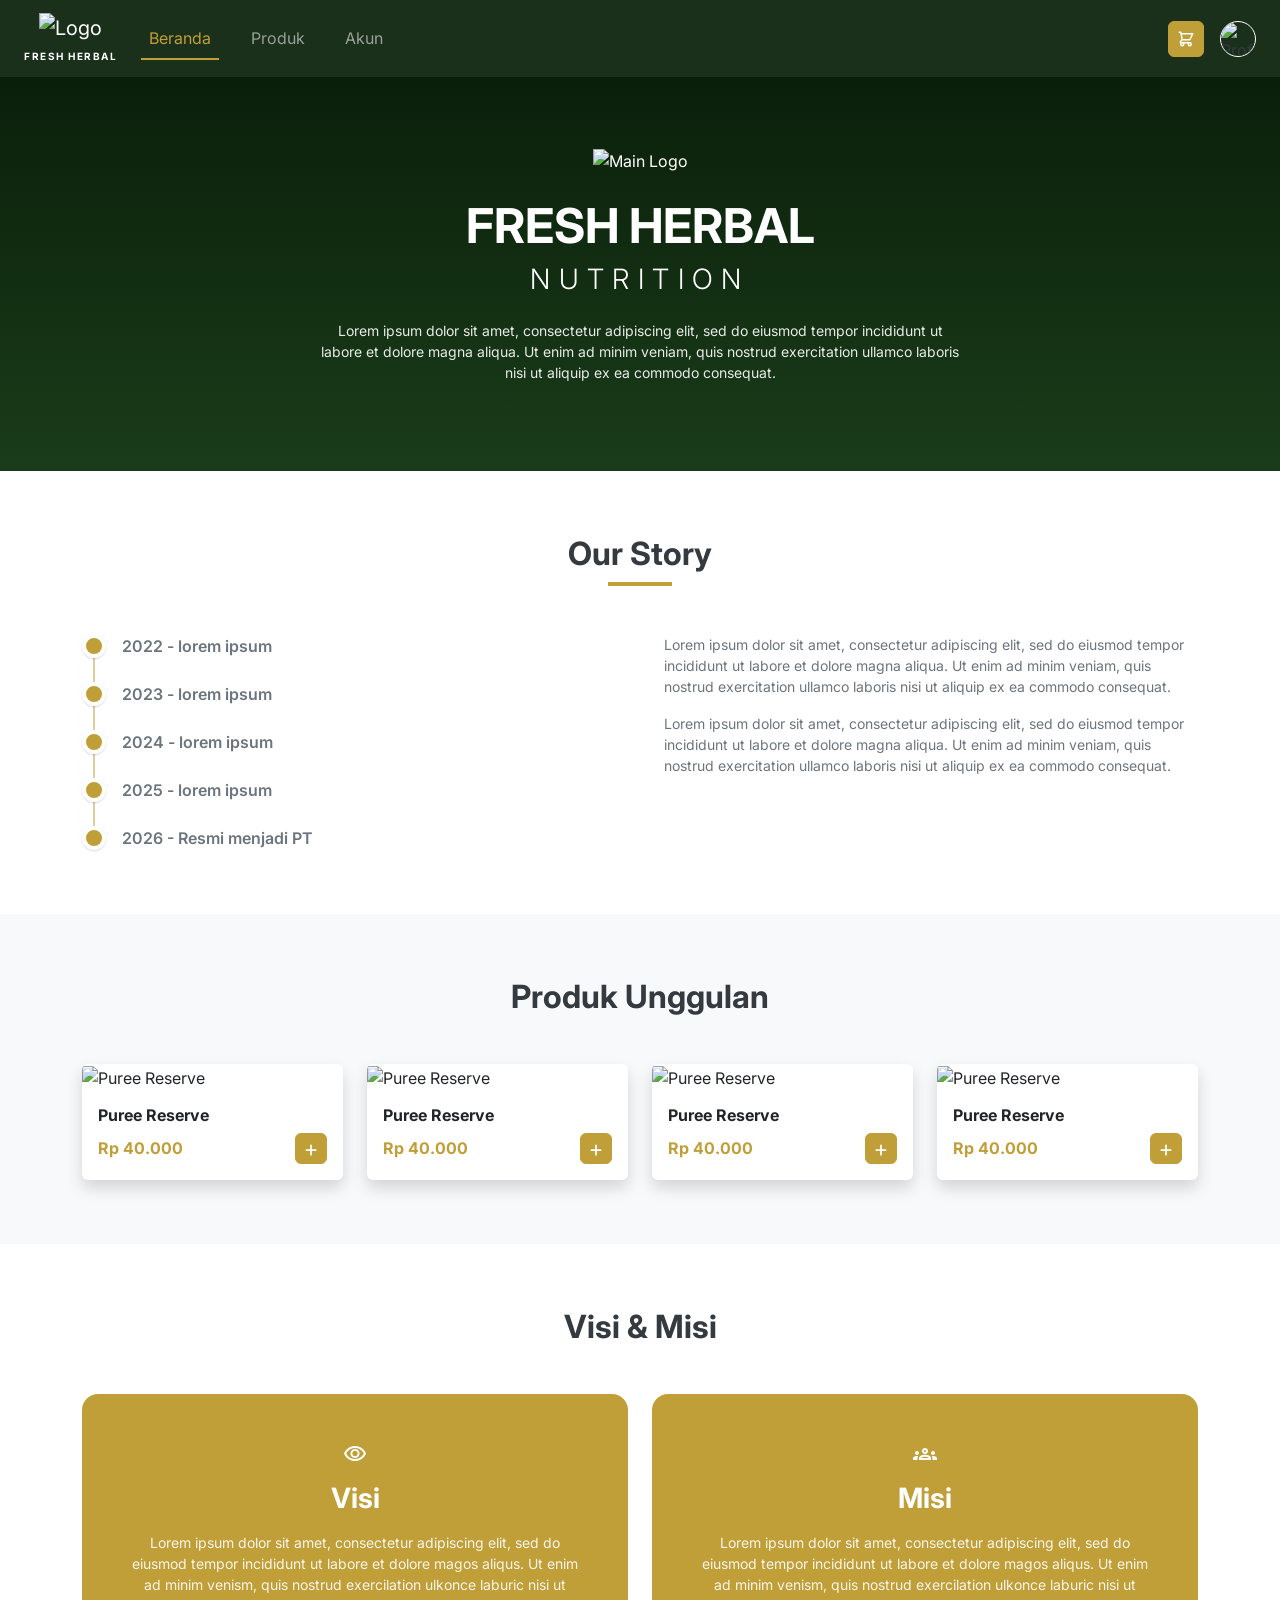
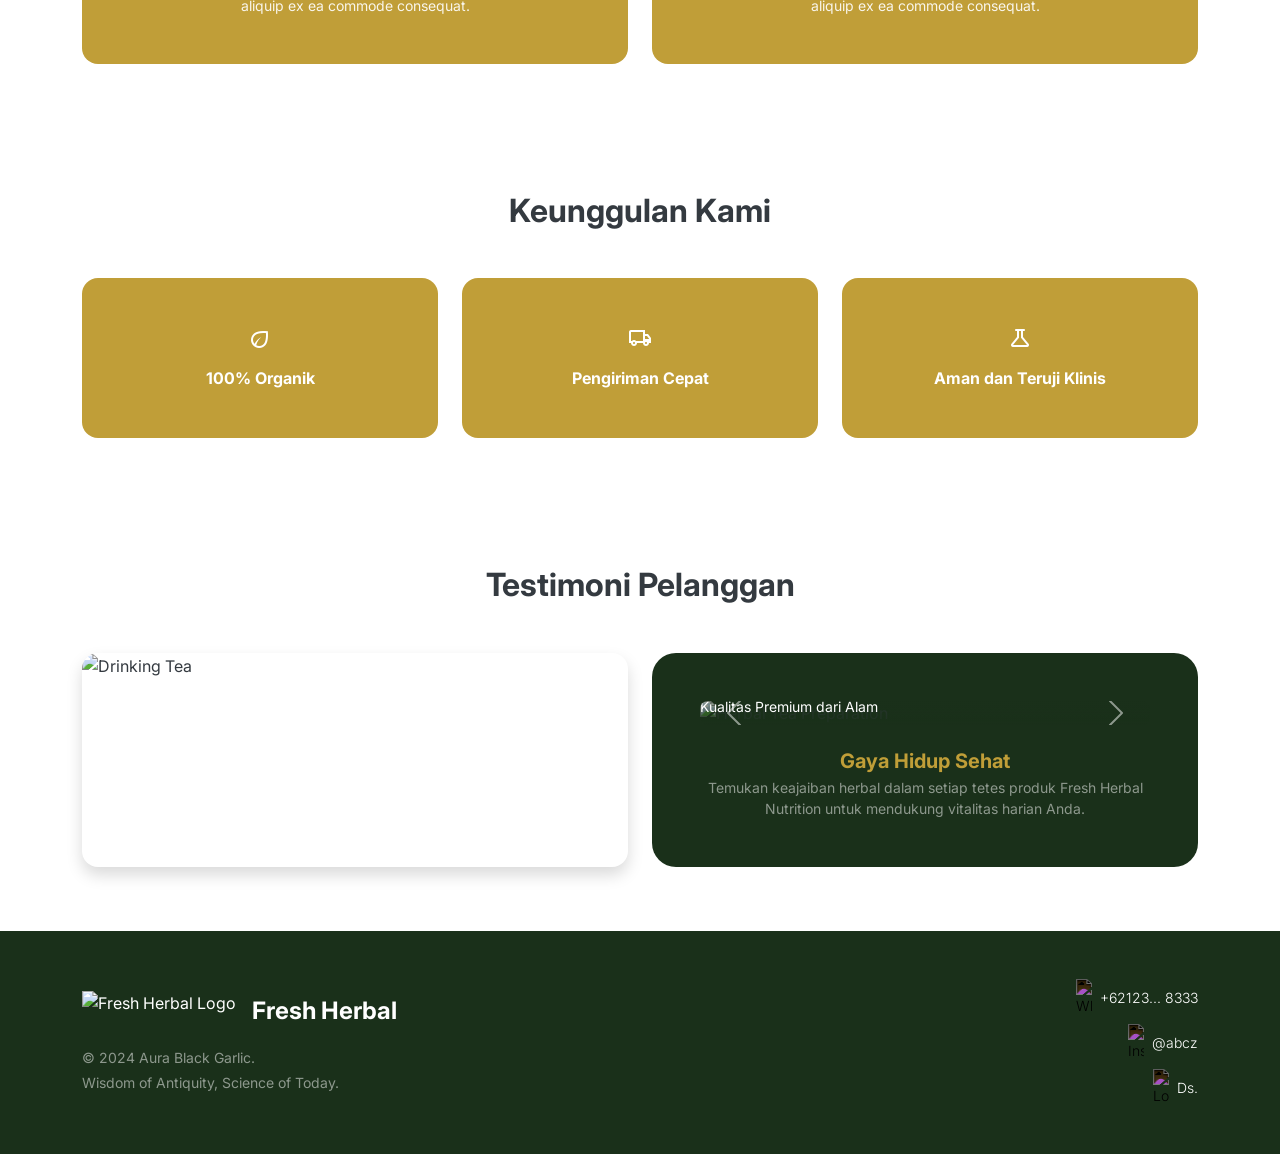
==== Main.html @ fdd08b99 "chore: update code structure and remove redundant sections" ====
<!DOCTYPE html>
<html lang="id">
<head>
  <meta charset="utf-8">
  <meta name="viewport" content="width=device-width, initial-scale=1.0">
  <title>Fresh Herbal Nutrition - Healthy Living</title>

  <!-- Bootstrap 5 CSS -->
  <link href="https://cdn.jsdelivr.net/npm/bootstrap@5.3.3/dist/css/bootstrap.min.css" rel="stylesheet">

  <!-- Font -->
  <link href="https://fonts.googleapis.com/css2?family=Inter:wght@300;400;600;700&display=swap" rel="stylesheet">
  <link href="https://fonts.googleapis.com/css2?family=Material+Symbols+Outlined:wght,FILL@100..700,0..1&display=swap" rel="stylesheet">

  <!-- Custom CSS -->
  <link href="style.css" rel="stylesheet">
</head>
<body class="bg-white">

  <!-- BEGIN: MainHeader -->
  <nav class="navbar navbar-expand-lg navbar-dark bg-brand-green sticky-top" id="mainNavbar">
    <div class="container-fluid px-3 px-lg-4">
      <a class="navbar-brand d-flex flex-column align-items-center me-lg-4" href="#">
        <img src="https://lh3.googleusercontent.com/aida-public/[base64]" alt="Logo" class="navbar-brand-logo">
        <span class="brand-title">Fresh Herbal</span>
      </a>

      <button class="navbar-toggler" type="button" data-bs-toggle="collapse" data-bs-target="#mainNav" aria-controls="mainNav" aria-expanded="false" aria-label="Toggle navigation">
        <span class="navbar-toggler-icon"></span>
      </button>

      <div class="collapse navbar-collapse" id="mainNav">
        <ul class="navbar-nav me-auto mb-3 mb-lg-0 gap-lg-4">
          <li class="nav-item"><a class="nav-link active-gold" href="#">Beranda</a></li>
          <li class="nav-item"><a class="nav-link" href="#">Produk</a></li>
          <li class="nav-item"><a class="nav-link" href="#">Akun</a></li>
        </ul>

        <div class="d-flex align-items-center gap-3">
          <button class="btn btn-gold btn-sm rounded d-flex align-items-center justify-content-center" style="width:36px;height:36px;" aria-label="Keranjang">
            <svg class="text-white" width="18" height="18" fill="none" stroke="currentColor" viewBox="0 0 24 24" xmlns="http://www.w3.org/2000/svg">
              <path d="M3 3h2l.4 2M7 13h10l4-8H5.4M7 13L5.4 5M7 13l-2.293 2.293c-.63.63-.184 1.707.707 1.707H17m0 0a2 2 0 100 4 2 2 0 000-4zm-8 2a2 2 0 11-4 0 2 2 0 014 0z" stroke-linecap="round" stroke-linejoin="round" stroke-width="2"></path>
            </svg>
          </button>
          <img src="https://lh3.googleusercontent.com/aida-public/[base64]" alt="Profile" class="profile-avatar rounded-circle">
        </div>
      </div>
    </div>
  </nav>
  <!-- END: MainHeader -->

  <!-- BEGIN: HeroSection -->
  <section class="hero-gradient text-white text-center py-5 py-lg-5">
    <div class="container py-4">
      <img src="https://lh3.googleusercontent.com/aida-public/[base64]" alt="Main Logo" class="hero-logo mb-4">
      <h1 class="display-5 fw-bold text-uppercase mb-2">Fresh Herbal</h1>
      <h2 class="fs-3 hero-subtitle mb-4">NUTRITION</h2>
      <p class="small mx-auto" style="max-width: 640px; opacity: 0.9;">
        Lorem ipsum dolor sit amet, consectetur adipiscing elit, sed do eiusmod tempor incididunt ut labore et dolore magna aliqua. Ut enim ad minim veniam, quis nostrud exercitation ullamco laboris nisi ut aliquip ex ea commodo consequat.
      </p>
    </div>
  </section>
  <!-- END: HeroSection -->

  <!-- BEGIN: OurStorySection -->
  <section class="py-5 py-lg-5">
    <div class="container py-3">
      <div class="text-center mb-5">
        <h2 class="fw-bold mb-2">Our Story</h2>
        <div class="section-divider"></div>
      </div>

      <div class="row g-5">
        <!-- Timeline -->
        <div class="col-md-6">
          <div class="timeline position-relative">
            <div class="timeline-line"></div>

            <div class="d-flex align-items-center gap-3 mb-4 position-relative">
              <div class="timeline-dot"></div>
              <span class="fw-semibold text-secondary">2022 - lorem ipsum</span>
            </div>
            <div class="d-flex align-items-center gap-3 mb-4 position-relative">
              <div class="timeline-dot"></div>
              <span class="fw-semibold text-secondary">2023 - lorem ipsum</span>
            </div>
            <div class="d-flex align-items-center gap-3 mb-4 position-relative">
              <div class="timeline-dot"></div>
              <span class="fw-semibold text-secondary">2024 - lorem ipsum</span>
            </div>
            <div class="d-flex align-items-center gap-3 mb-4 position-relative">
              <div class="timeline-dot"></div>
              <span class="fw-semibold text-secondary">2025 - lorem ipsum</span>
            </div>
            <div class="d-flex align-items-center gap-3 position-relative">
              <div class="timeline-dot"></div>
              <span class="fw-semibold text-secondary">2026 - Resmi menjadi PT</span>
            </div>
          </div>
        </div>

        <!-- Text Content -->
        <div class="col-md-6">
          <div class="small text-secondary">
            <p>
              Lorem ipsum dolor sit amet, consectetur adipiscing elit, sed do eiusmod tempor incididunt ut labore et dolore magna aliqua. Ut enim ad minim veniam, quis nostrud exercitation ullamco laboris nisi ut aliquip ex ea commodo consequat.
            </p>
            <p>
              Lorem ipsum dolor sit amet, consectetur adipiscing elit, sed do eiusmod tempor incididunt ut labore et dolore magna aliqua. Ut enim ad minim veniam, quis nostrud exercitation ullamco laboris nisi ut aliquip ex ea commodo consequat.
            </p>
          </div>
        </div>
      </div>
    </div>
  </section>
  <!-- END: OurStorySection -->

  <!-- BEGIN: FeaturedProducts -->
  <section class="py-5 bg-light leaf-overlay">
    <div class="container py-3">
      <h2 class="fw-bold text-center mb-5">Produk Unggulan</h2>

      <div class="row row-cols-1 row-cols-sm-2 row-cols-lg-4 g-4">
        <!-- Product Card 1 -->
        <div class="col">
          <div class="card h-100 border-0 shadow product-card">
            <div class="overflow-hidden rounded-top">
              <img src="https://lh3.googleusercontent.com/aida-public/[base64]" alt="Puree Reserve" class="w-100 product-thumb">
            </div>
            <div class="card-body">
              <h3 class="fs-6 fw-bold mb-1">Puree Reserve</h3>
              <div class="d-flex align-items-center justify-content-between mt-2">
                <span class="text-gold fw-bold">Rp 40.000</span>
                <button class="btn btn-gold btn-sm rounded btn-add-to-cart" aria-label="Tambah ke keranjang">
                  <svg width="14" height="14" fill="none" stroke="currentColor" viewBox="0 0 24 24" xmlns="http://www.w3.org/2000/svg">
                    <path d="M12 4v16m8-8H4" stroke-linecap="round" stroke-linejoin="round" stroke-width="3"></path>
                  </svg>
                </button>
              </div>
            </div>
          </div>
        </div>

        <!-- Product Card 2 -->
        <div class="col">
          <div class="card h-100 border-0 shadow product-card">
            <div class="overflow-hidden rounded-top">
              <img src="https://lh3.googleusercontent.com/aida-public/[base64]" alt="Puree Reserve" class="w-100 product-thumb">
            </div>
            <div class="card-body">
              <h3 class="fs-6 fw-bold mb-1">Puree Reserve</h3>
              <div class="d-flex align-items-center justify-content-between mt-2">
                <span class="text-gold fw-bold">Rp 40.000</span>
                <button class="btn btn-gold btn-sm rounded btn-add-to-cart" aria-label="Tambah ke keranjang">
                  <svg width="14" height="14" fill="none" stroke="currentColor" viewBox="0 0 24 24" xmlns="http://www.w3.org/2000/svg">
                    <path d="M12 4v16m8-8H4" stroke-linecap="round" stroke-linejoin="round" stroke-width="3"></path>
                  </svg>
                </button>
              </div>
            </div>
          </div>
        </div>

        <!-- Product Card 3 -->
        <div class="col">
          <div class="card h-100 border-0 shadow product-card">
            <div class="overflow-hidden rounded-top">
              <img src="https://lh3.googleusercontent.com/aida-public/[base64]" alt="Puree Reserve" class="w-100 product-thumb">
            </div>
            <div class="card-body">
              <h3 class="fs-6 fw-bold mb-1">Puree Reserve</h3>
              <div class="d-flex align-items-center justify-content-between mt-2">
                <span class="text-gold fw-bold">Rp 40.000</span>
                <button class="btn btn-gold btn-sm rounded btn-add-to-cart" aria-label="Tambah ke keranjang">
                  <svg width="14" height="14" fill="none" stroke="currentColor" viewBox="0 0 24 24" xmlns="http://www.w3.org/2000/svg">
                    <path d="M12 4v16m8-8H4" stroke-linecap="round" stroke-linejoin="round" stroke-width="3"></path>
                  </svg>
                </button>
              </div>
            </div>
          </div>
        </div>

        <!-- Product Card 4 -->
        <div class="col">
          <div class="card h-100 border-0 shadow product-card">
            <div class="overflow-hidden rounded-top">
              <img src="https://lh3.googleusercontent.com/aida-public/[base64]" alt="Puree Reserve" class="w-100 product-thumb">
            </div>
            <div class="card-body">
              <h3 class="fs-6 fw-bold mb-1">Puree Reserve</h3>
              <div class="d-flex align-items-center justify-content-between mt-2">
                <span class="text-gold fw-bold">Rp 40.000</span>
                <button class="btn btn-gold btn-sm rounded btn-add-to-cart" aria-label="Tambah ke keranjang">
                  <svg width="14" height="14" fill="none" stroke="currentColor" viewBox="0 0 24 24" xmlns="http://www.w3.org/2000/svg">
                    <path d="M12 4v16m8-8H4" stroke-linecap="round" stroke-linejoin="round" stroke-width="3"></path>
                  </svg>
                </button>
              </div>
            </div>
          </div>
        </div>
      </div>
    </div>
  </section>
  <!-- END: FeaturedProducts -->

  <!-- BEGIN: VisionMissionSection -->
  <section class="py-5 py-lg-5">
    <div class="container py-3">
      <h2 class="fw-bold text-center mb-5">Visi &amp; Misi</h2>
      <div class="row g-4">
        <!-- Vision Card -->
        <div class="col-md-6">
          <div class="icon-card p-5 text-center h-100 d-flex flex-column align-items-center">
            <span class="material-symbols-outlined display-4 mb-3">visibility</span>
            <h3 class="fs-3 fw-bold mb-3">Visi</h3>
            <p class="small mb-0" style="opacity:0.9;">
              Lorem ipsum dolor sit amet, consectetur adipiscing elit, sed do eiusmod tempor incididunt ut labore et dolore magos aliqus. Ut enim ad minim venism, quis nostrud exercilation ulkonce laburic nisi ut aliquip ex ea commode consequat.
            </p>
          </div>
        </div>

        <!-- Mission Card -->
        <div class="col-md-6">
          <div class="icon-card p-5 text-center h-100 d-flex flex-column align-items-center">
            <span class="material-symbols-outlined display-4 mb-3">groups</span>
            <h3 class="fs-3 fw-bold mb-3">Misi</h3>
            <p class="small mb-0" style="opacity:0.9;">
              Lorem ipsum dolor sit amet, consectetur adipiscing elit, sed do eiusmod tempor incididunt ut labore et dolore magos aliqus. Ut enim ad minim venism, quis nostrud exercilation ulkonce laburic nisi ut aliquip ex ea commode consequat.
            </p>
          </div>
        </div>
      </div>
    </div>
  </section>
  <!-- END: VisionMissionSection -->

  <!-- BEGIN: AdvantagesSection -->
  <section class="py-5 bg-white leaf-overlay">
    <div class="container py-3">
      <h2 class="fw-bold text-center mb-5">Keunggulan Kami</h2>
      <div class="row row-cols-1 row-cols-md-3 g-4">
        <div class="col">
          <div class="icon-card py-5 px-3 text-center h-100 d-flex flex-column align-items-center justify-content-center">
            <span class="material-symbols-outlined display-4 mb-3">eco</span>
            <span class="fw-bold">100% Organik</span>
          </div>
        </div>
        <div class="col">
          <div class="icon-card py-5 px-3 text-center h-100 d-flex flex-column align-items-center justify-content-center">
            <span class="material-symbols-outlined display-4 mb-3">local_shipping</span>
            <span class="fw-bold">Pengiriman Cepat</span>
          </div>
        </div>
        <div class="col">
          <div class="icon-card py-5 px-3 text-center h-100 d-flex flex-column align-items-center justify-content-center">
            <span class="material-symbols-outlined display-4 mb-3">science</span>
            <span class="fw-bold">Aman dan Teruji Klinis</span>
          </div>
        </div>
      </div>
    </div>
  </section>
  <!-- END: AdvantagesSection -->

  <!-- BEGIN: TestimonialsSection -->
  <section class="py-5 py-lg-5">
    <div class="container py-3">
      <h2 class="fw-bold text-center mb-5">Testimoni Pelanggan</h2>
      <div class="row g-4">
        <!-- Main Testimonial Image -->
        <div class="col-lg-6">
          <div class="rounded-4 overflow-hidden shadow h-100">
            <img src="https://lh3.googleusercontent.com/aida-public/[base64]" alt="Drinking Tea" class="w-100 h-100 testimonial-image">
          </div>
        </div>

        <!-- Testimonials Sidebar -->
        <div class="col-lg-6">
          <div class="testimonial-panel p-4 p-lg-5 h-100 d-flex flex-column">

            <div id="testimonialCarousel" class="carousel slide mb-4 rounded-3 overflow-hidden flex-grow-1" data-bs-ride="carousel">
              <div class="carousel-indicators">
                <button type="button" data-bs-target="#testimonialCarousel" data-bs-slide-to="0" class="active" aria-current="true" aria-label="Slide 1"></button>
                <button type="button" data-bs-target="#testimonialCarousel" data-bs-slide-to="1" aria-label="Slide 2"></button>
                <button type="button" data-bs-target="#testimonialCarousel" data-bs-slide-to="2" aria-label="Slide 3"></button>
              </div>

              <div class="carousel-inner h-100">
                <div class="carousel-item active h-100">
                  <img src="https://images.unsplash.com/photo-1544145945-f904253d0c71?auto=format&fit=crop&q=80&w=800" alt="Herbal Tea Preparation" class="d-block w-100 h-100 testimonial-image">
                  <div class="carousel-caption testimonial-carousel-caption start-0 end-0 bottom-0 text-start pb-2">
                    <p class="small mb-0">Kualitas Premium dari Alam</p>
                  </div>
                </div>
                <div class="carousel-item h-100">
                  <img src="https://images.unsplash.com/photo-1544145945-f904253d0c71?auto=format&fit=crop&q=80&w=800" alt="Herbal Tea Preparation" class="d-block w-100 h-100 testimonial-image">
                  <div class="carousel-caption testimonial-carousel-caption start-0 end-0 bottom-0 text-start pb-2">
                    <p class="small mb-0">Diracik dari Bahan Pilihan</p>
                  </div>
                </div>
                <div class="carousel-item h-100">
                  <img src="https://images.unsplash.com/photo-1544145945-f904253d0c71?auto=format&fit=crop&q=80&w=800" alt="Herbal Tea Preparation" class="d-block w-100 h-100 testimonial-image">
                  <div class="carousel-caption testimonial-carousel-caption start-0 end-0 bottom-0 text-start pb-2">
                    <p class="small mb-0">Dipercaya Ribuan Pelanggan</p>
                  </div>
                </div>
              </div>

              <button class="carousel-control-prev" type="button" data-bs-target="#testimonialCarousel" data-bs-slide="prev">
                <span class="carousel-control-prev-icon" aria-hidden="true"></span>
                <span class="visually-hidden">Sebelumnya</span>
              </button>
              <button class="carousel-control-next" type="button" data-bs-target="#testimonialCarousel" data-bs-slide="next">
                <span class="carousel-control-next-icon" aria-hidden="true"></span>
                <span class="visually-hidden">Berikutnya</span>
              </button>
            </div>

            <div class="text-center">
              <h4 class="text-gold fw-bold fs-5 mb-1">Gaya Hidup Sehat</h4>
              <p class="text-white-50 small mb-0">Temukan keajaiban herbal dalam setiap tetes produk Fresh Herbal Nutrition untuk mendukung vitalitas harian Anda.</p>
            </div>
          </div>
        </div>
      </div>
    </div>
  </section>
  <!-- END: TestimonialsSection -->

  <!-- BEGIN: Footer -->
  <footer class="bg-brand-green text-white py-5">
    <div class="container">
      <div class="row align-items-center g-4">
        <!-- Branding Side -->
        <div class="col-md-6">
          <div class="d-flex align-items-center gap-3 mb-3">
            <img src="https://lh3.googleusercontent.com/aida-public/[base64]" alt="Fresh Herbal Logo" style="height:40px;">
            <h4 class="fs-4 fw-bold mb-0">Fresh Herbal</h4>
          </div>
          <p class="small text-white-50 mb-1">© 2024 Aura Black Garlic.</p>
          <p class="small text-white-50 mb-0">Wisdom of Antiquity, Science of Today.</p>
        </div>

        <!-- Contact Side -->
        <div class="col-md-6">
          <div class="d-flex flex-column gap-2 small fw-light align-items-start align-items-md-end">
            <div class="d-flex align-items-center gap-2">
              <img src="https://lh3.googleusercontent.com/aida-public/[base64]" alt="WhatsApp" class="footer-icon">
              <span>+62123... 8333</span>
            </div>
            <div class="d-flex align-items-center gap-2">
              <img src="https://lh3.googleusercontent.com/aida-public/[base64]" alt="Instagram" class="footer-icon">
              <span>@abcz</span>
            </div>
            <div class="d-flex align-items-center gap-2">
              <img src="https://lh3.googleusercontent.com/aida-public/[base64]" alt="Location" class="footer-icon">
              <span>Ds.</span>
            </div>
          </div>
        </div>
      </div>
    </div>
  </footer>
  <!-- END: Footer -->

  <!-- Bootstrap 5 JS Bundle (Popper included) -->
  <script src="https://cdn.jsdelivr.net/npm/bootstrap@5.3.3/dist/js/bootstrap.bundle.min.js"></script>
  <!-- Custom JS -->
  <script src="script.js"></script>
</body>
</html>
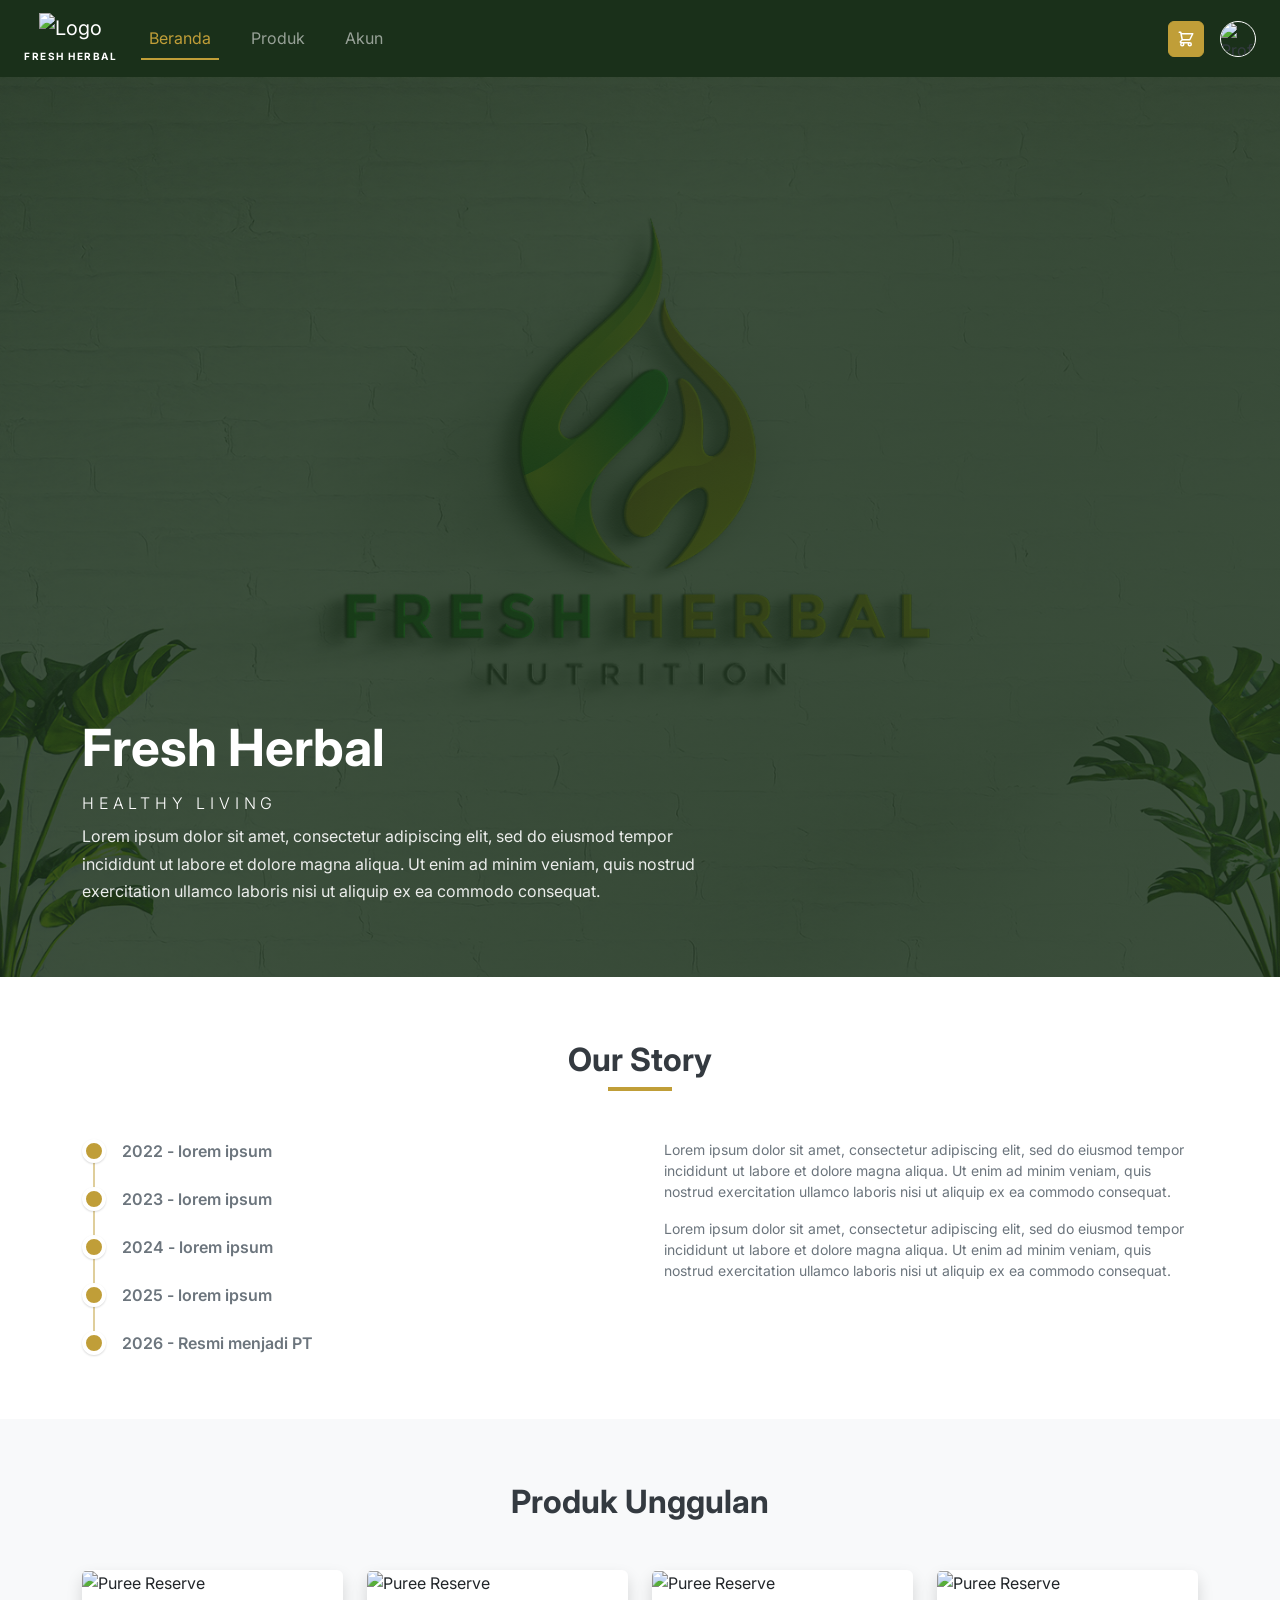
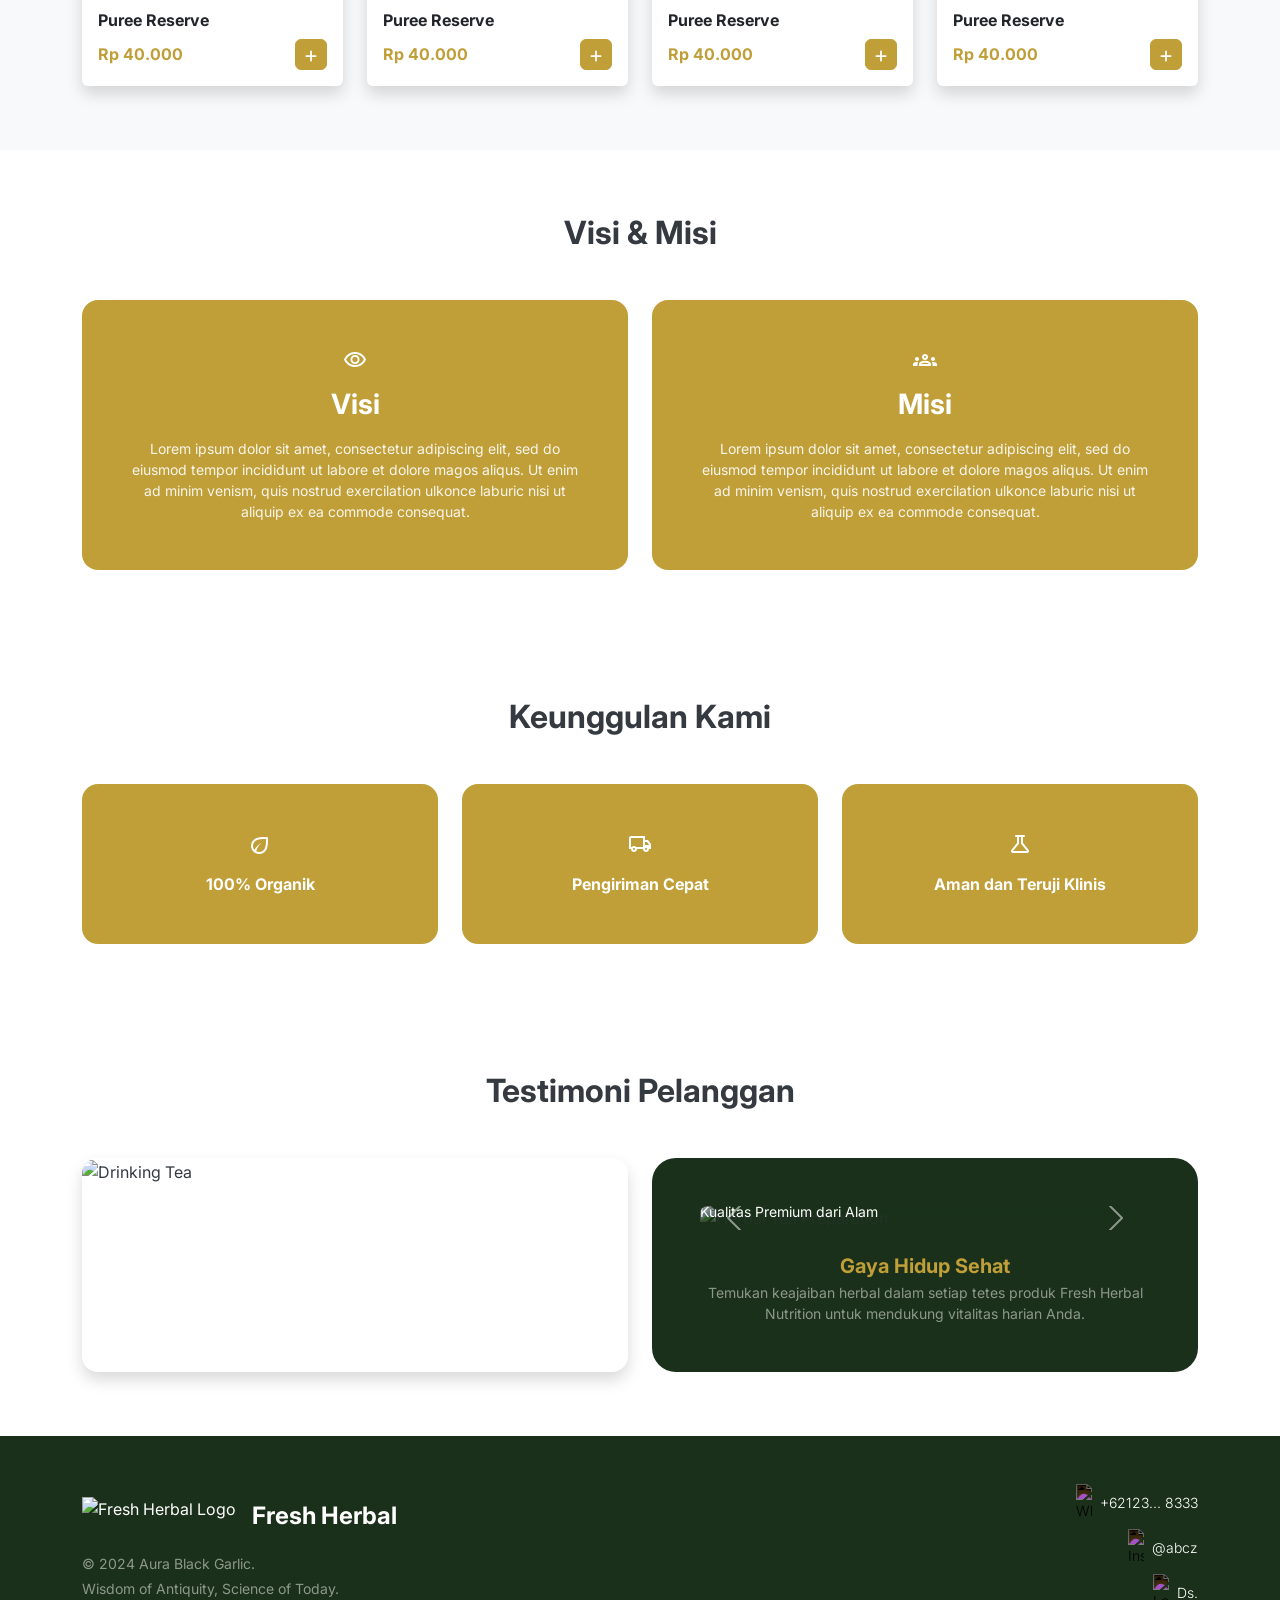
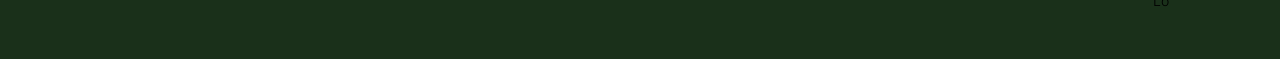
==== commit ae7051da: "Refactor code structure for improved readability and maintainability" ====
--- a/Main.html
+++ b/Main.html
@@ -50,14 +50,15 @@
   <!-- END: MainHeader -->
 
   <!-- BEGIN: HeroSection -->
-  <section class="hero-gradient text-white text-center py-5 py-lg-5">
-    <div class="container py-4">
-      <img src="https://lh3.googleusercontent.com/aida-public/[base64]" alt="Main Logo" class="hero-logo mb-4">
-      <h1 class="display-5 fw-bold text-uppercase mb-2">Fresh Herbal</h1>
-      <h2 class="fs-3 hero-subtitle mb-4">NUTRITION</h2>
-      <p class="small mx-auto" style="max-width: 640px; opacity: 0.9;">
-        Lorem ipsum dolor sit amet, consectetur adipiscing elit, sed do eiusmod tempor incididunt ut labore et dolore magna aliqua. Ut enim ad minim veniam, quis nostrud exercitation ullamco laboris nisi ut aliquip ex ea commodo consequat.
-      </p>
+  <section class="hero-gradient text-white py-5 py-lg-5">
+    <div class="container py-4 hero-inner">
+      <div class="hero-content">
+        <h1 class="hero-title mb-3">Fresh Herbal</h1>
+        <p class="hero-subtitle mb-2">Healthy Living</p>
+        <p class="hero-description">
+          Lorem ipsum dolor sit amet, consectetur adipiscing elit, sed do eiusmod tempor incididunt ut labore et dolore magna aliqua. Ut enim ad minim veniam, quis nostrud exercitation ullamco laboris nisi ut aliquip ex ea commodo consequat.
+        </p>
+      </div>
     </div>
   </section>
   <!-- END: HeroSection -->
--- a/style.css
+++ b/style.css
@@ -0,0 +1,213 @@
+
+
+:root {
+  --brand-green: #1A301A;
+  --brand-green-dark: #0A1F0A;
+  --brand-gold: #C09E38;
+  --brand-gold-light: #D4B45A;
+}
+
+body {
+  font-family: 'Inter', sans-serif;
+  scroll-behavior: smooth;
+  color: #343a40;
+}
+
+/* ---------- Warna brand (pengganti kelas Tailwind custom) ---------- */
+.text-gold        { color: var(--brand-gold) !important; }
+.bg-gold          { background-color: var(--brand-gold) !important; }
+.border-gold      { border-color: var(--brand-gold) !important; }
+.bg-brand-green   { background-color: var(--brand-green) !important; }
+
+.btn-gold {
+  background-color: var(--brand-gold);
+  border-color: var(--brand-gold);
+  color: #fff;
+}
+.btn-gold:hover,
+.btn-gold:focus {
+  background-color: var(--brand-gold-light);
+  border-color: var(--brand-gold-light);
+  color: #fff;
+}
+
+/* ---------- Navbar ---------- */
+.navbar-brand-logo {
+  height: 32px;
+  width: auto;
+  margin-bottom: 4px;
+}
+
+.brand-title {
+  font-size: 10px;
+  letter-spacing: 0.15em;
+  font-weight: 700;
+  text-transform: uppercase;
+}
+
+.nav-link.active-gold {
+  color: var(--brand-gold) !important;
+  border-bottom: 2px solid var(--brand-gold);
+}
+
+.profile-avatar {
+  width: 36px;
+  height: 36px;
+  object-fit: cover;
+  border: 1px solid #fff;
+}
+
+/* ---------- Hero Section ---------- */
+.hero-gradient {
+  min-height: 100vh;
+
+  background-image: 
+  linear-gradient(to bottom, rgba(26, 48, 26, 0.85), rgba(26, 48, 26, 0.85)),
+  url("src/5.jpg");
+
+  background-size: cover;
+  background-position: center;
+  background-repeat: no-repeat;
+
+  display: flex;
+  align-items: flex-end;
+  padding-bottom: 3rem;
+}
+
+.hero-inner {
+  min-height: 70vh;
+  display: flex;
+  align-items: flex-end;
+}
+
+.hero-content {
+  max-width: 640px;
+  text-align: left;
+}
+
+.hero-title {
+  font-size: clamp(2rem, 4vw, 3.2rem);
+  font-weight: 700;
+  line-height: 1.1;
+}
+
+.hero-description {
+  font-size: 1rem;
+  line-height: 1.7;
+  opacity: 0.9;
+  max-width: 620px;
+  margin-bottom: 0;
+}
+
+.hero-logo {
+  width: 110px;
+  height: 110px;
+}
+
+.hero-subtitle {
+  letter-spacing: 0.3em;
+  font-weight: 300;
+  text-transform: uppercase;
+}
+
+/* ---------- Leaf pattern overlay untuk beberapa section ---------- */
+.leaf-overlay {
+  position: relative;
+  overflow: hidden;
+}
+
+.leaf-overlay::before {
+  content: "";
+  position: absolute;
+  inset: 0;
+  background-image: url('https://www.transparenttextures.com/patterns/leaf.png');
+  opacity: 0.05;
+  pointer-events: none;
+}
+
+.leaf-overlay > .container {
+  position: relative;
+  z-index: 1;
+}
+
+/* ---------- Section divider kecil di bawah judul ---------- */
+.section-divider {
+  width: 64px;
+  height: 4px;
+  background-color: var(--brand-gold);
+  margin: 0 auto;
+}
+
+/* ---------- Timeline (Our Story) ---------- */
+.timeline {
+  position: relative;
+  padding-left: 0;
+}
+
+.timeline-line {
+  position: absolute;
+  left: 11px;
+  top: 8px;
+  bottom: 8px;
+  width: 2px;
+  background-color: var(--brand-gold);
+  opacity: 0.5;
+}
+
+.timeline-dot {
+  width: 24px;
+  height: 24px;
+  border-radius: 50%;
+  background-color: var(--brand-gold);
+  border: 4px solid #fff;
+  box-shadow: 0 1px 2px rgba(0, 0, 0, 0.15);
+  flex: 0 0 auto;
+  z-index: 1;
+}
+
+/* ---------- Kartu produk ---------- */
+.product-card {
+  transition: transform 0.2s ease-in-out;
+}
+.product-card:hover {
+  transform: translateY(-4px);
+}
+
+.product-thumb {
+  aspect-ratio: 1 / 1;
+  object-fit: cover;
+}
+
+/* ---------- Kartu Visi & Misi / Keunggulan ---------- */
+.icon-card {
+  background-color: var(--brand-gold);
+  color: #fff;
+  border-radius: 1rem;
+}
+
+/* ---------- Testimoni ---------- */
+.testimonial-image {
+  height: 260px;
+  object-fit: cover;
+}
+
+@media (min-width: 992px) {
+  .testimonial-image {
+    height: 400px;
+  }
+}
+
+.testimonial-panel {
+  background-color: var(--brand-green);
+  border-radius: 1.5rem;
+}
+
+.testimonial-carousel-caption {
+  background: linear-gradient(to top, rgba(26, 48, 26, 0.85), transparent);
+}
+
+/* ---------- Footer ---------- */
+.footer-icon {
+  width: 16px;
+  filter: invert(1);
+}
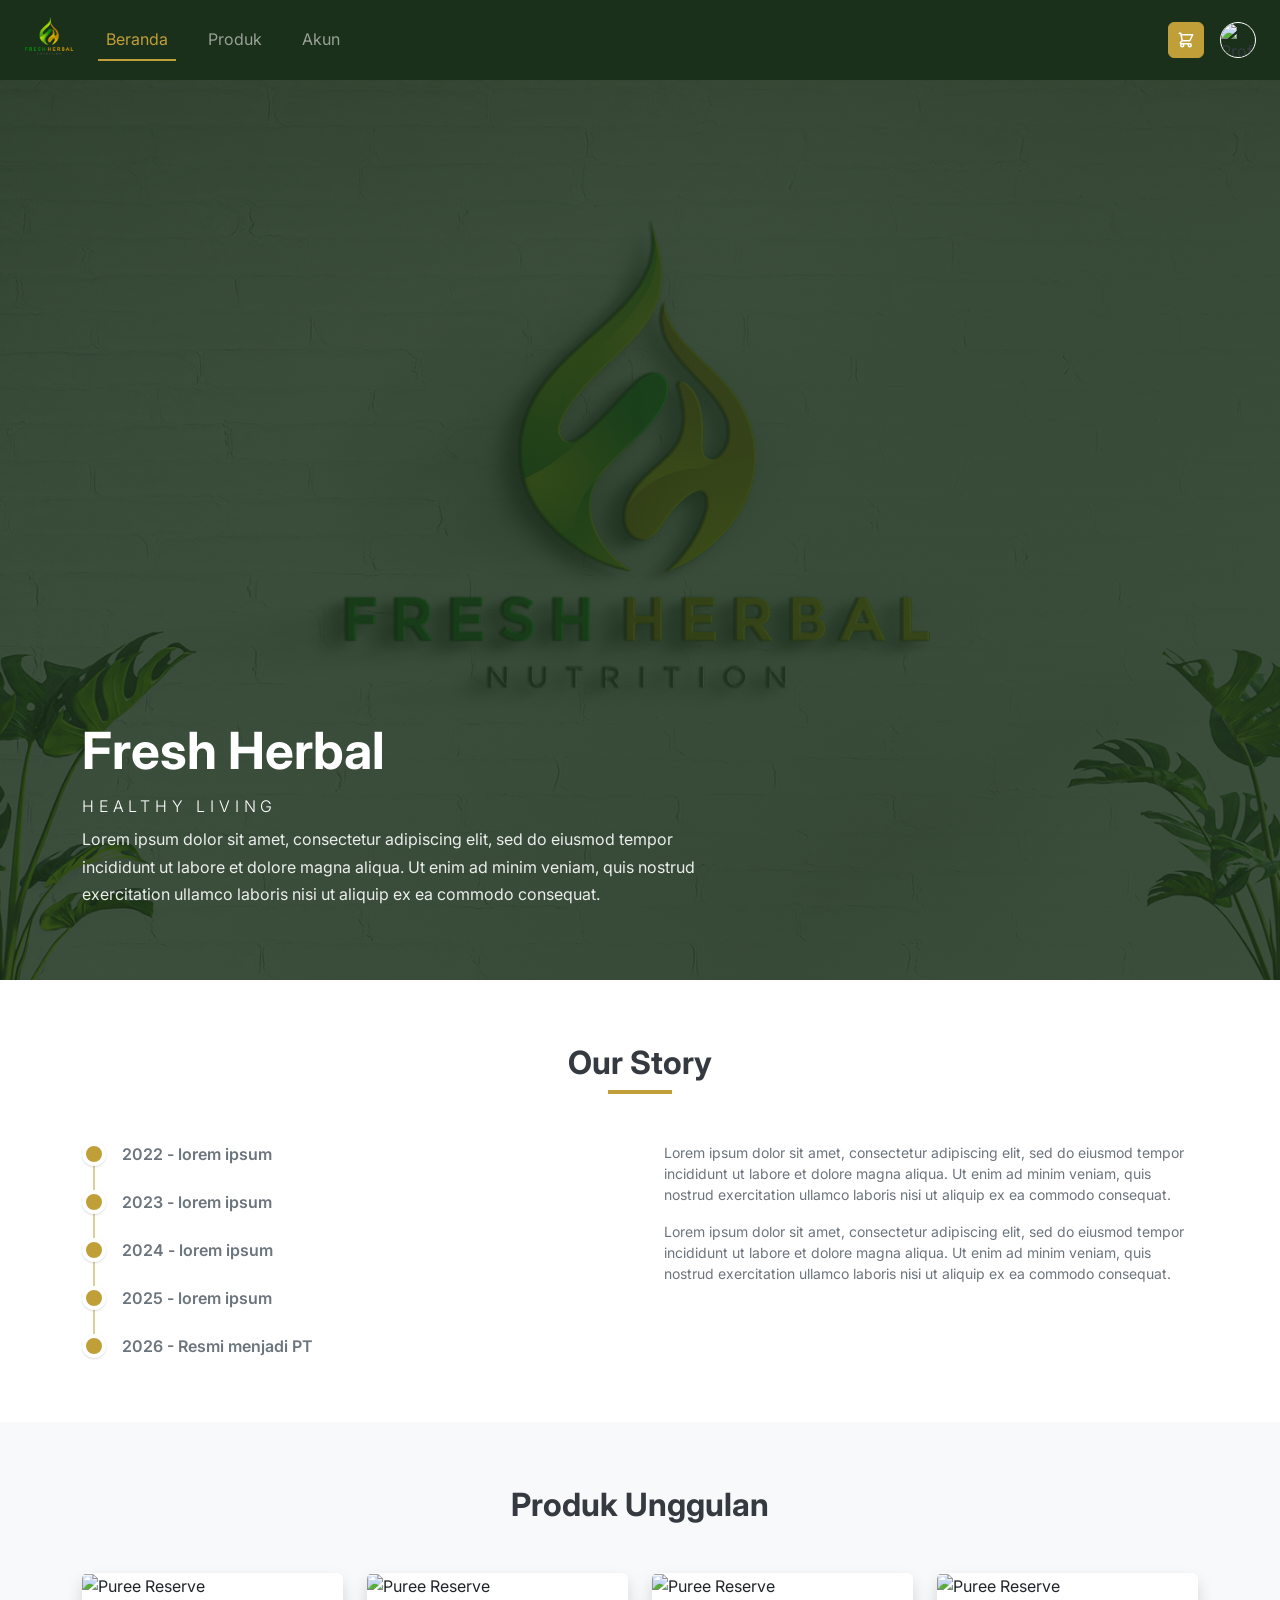
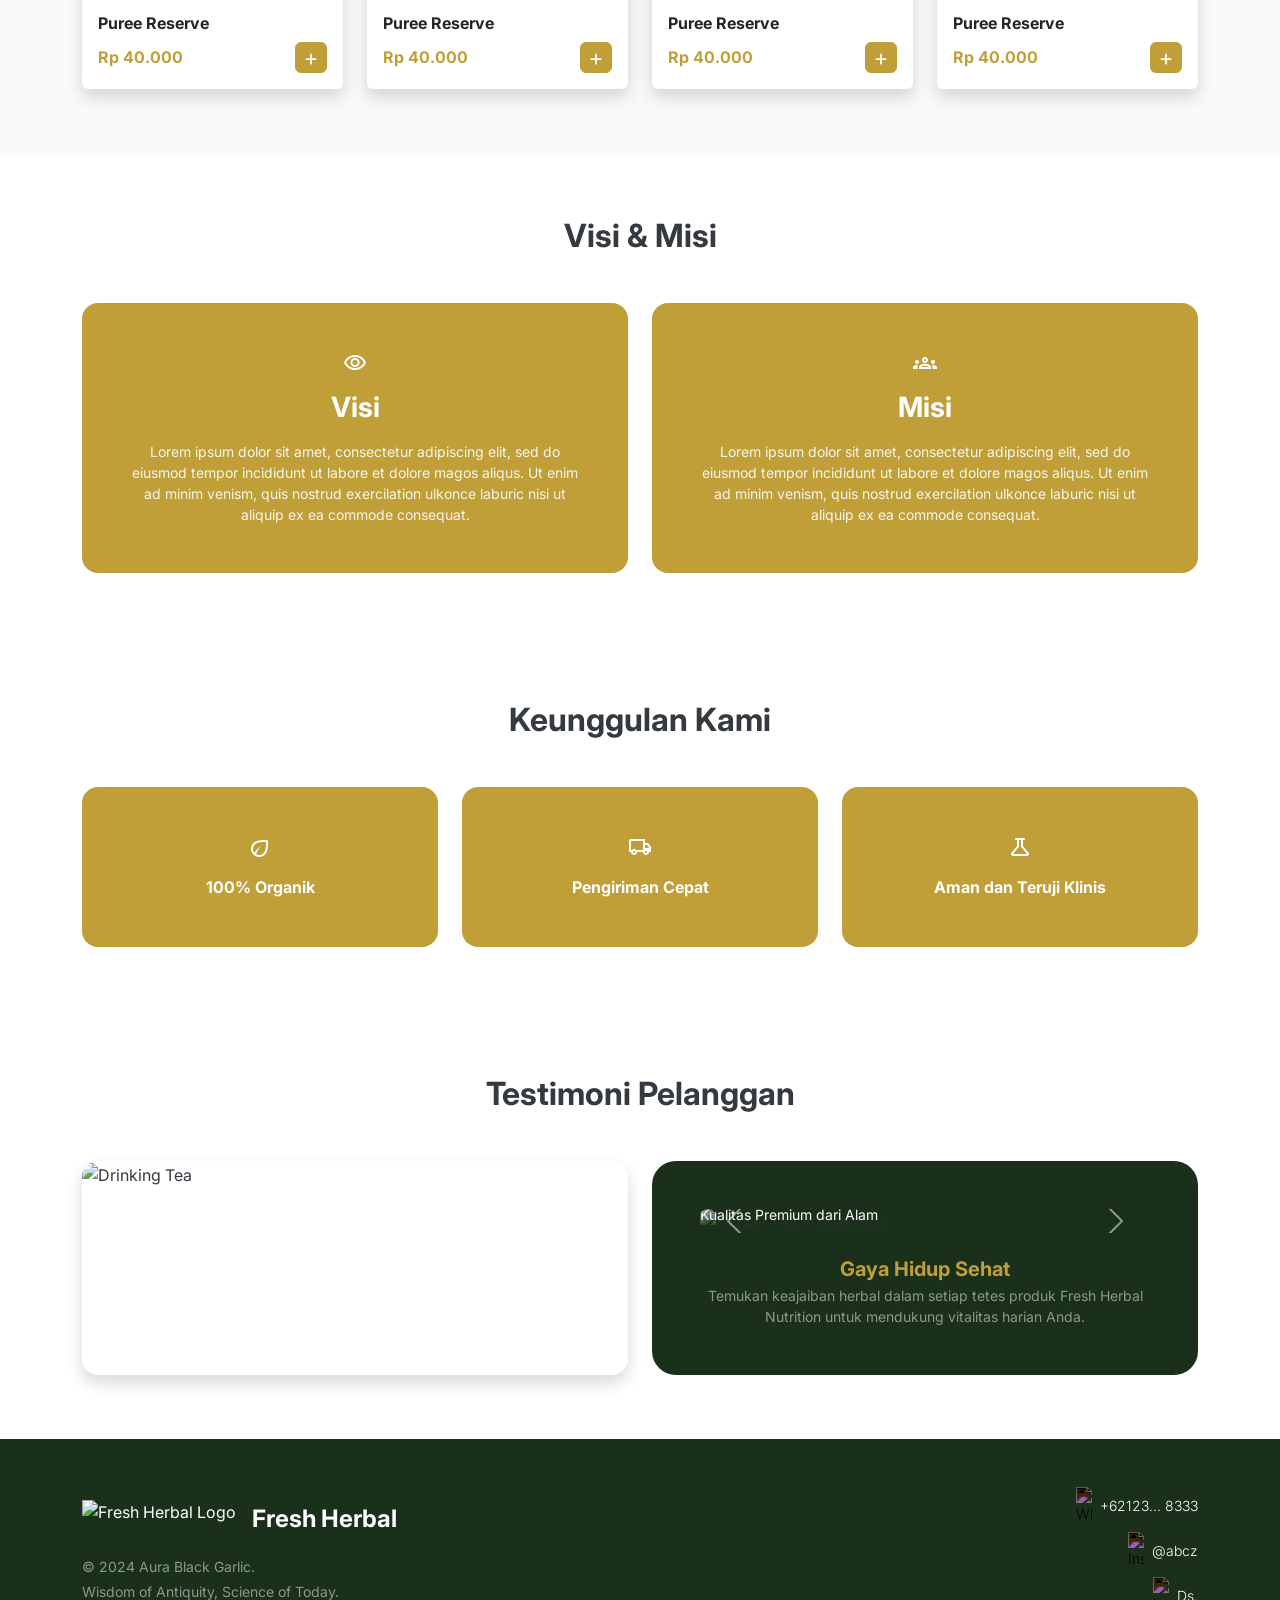
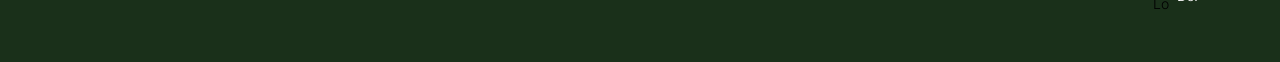
==== commit c45d8754: "Refactor code structure for improved readability and maintainability" ====
--- a/Main.html
+++ b/Main.html
@@ -21,8 +21,7 @@
   <nav class="navbar navbar-expand-lg navbar-dark bg-brand-green sticky-top" id="mainNavbar">
     <div class="container-fluid px-3 px-lg-4">
       <a class="navbar-brand d-flex flex-column align-items-center me-lg-4" href="#">
-        <img src="https://lh3.googleusercontent.com/aida-public/[base64]" alt="Logo" class="navbar-brand-logo">
-        <span class="brand-title">Fresh Herbal</span>
+        <img src="src/fresh herbal logo-Photoroom.png" alt="Logo" class="navbar-brand-logo">
       </a>
 
       <button class="navbar-toggler" type="button" data-bs-toggle="collapse" data-bs-target="#mainNav" aria-controls="mainNav" aria-expanded="false" aria-label="Toggle navigation">
--- a/style.css
+++ b/style.css
@@ -33,7 +33,7 @@
 
 /* ---------- Navbar ---------- */
 .navbar-brand-logo {
-  height: 32px;
+  height: 50px;
   width: auto;
   margin-bottom: 4px;
 }
@@ -100,8 +100,8 @@
 }
 
 .hero-logo {
-  width: 110px;
-  height: 110px;
+  width: 150px;
+  height: 150px;
 }
 
 .hero-subtitle {
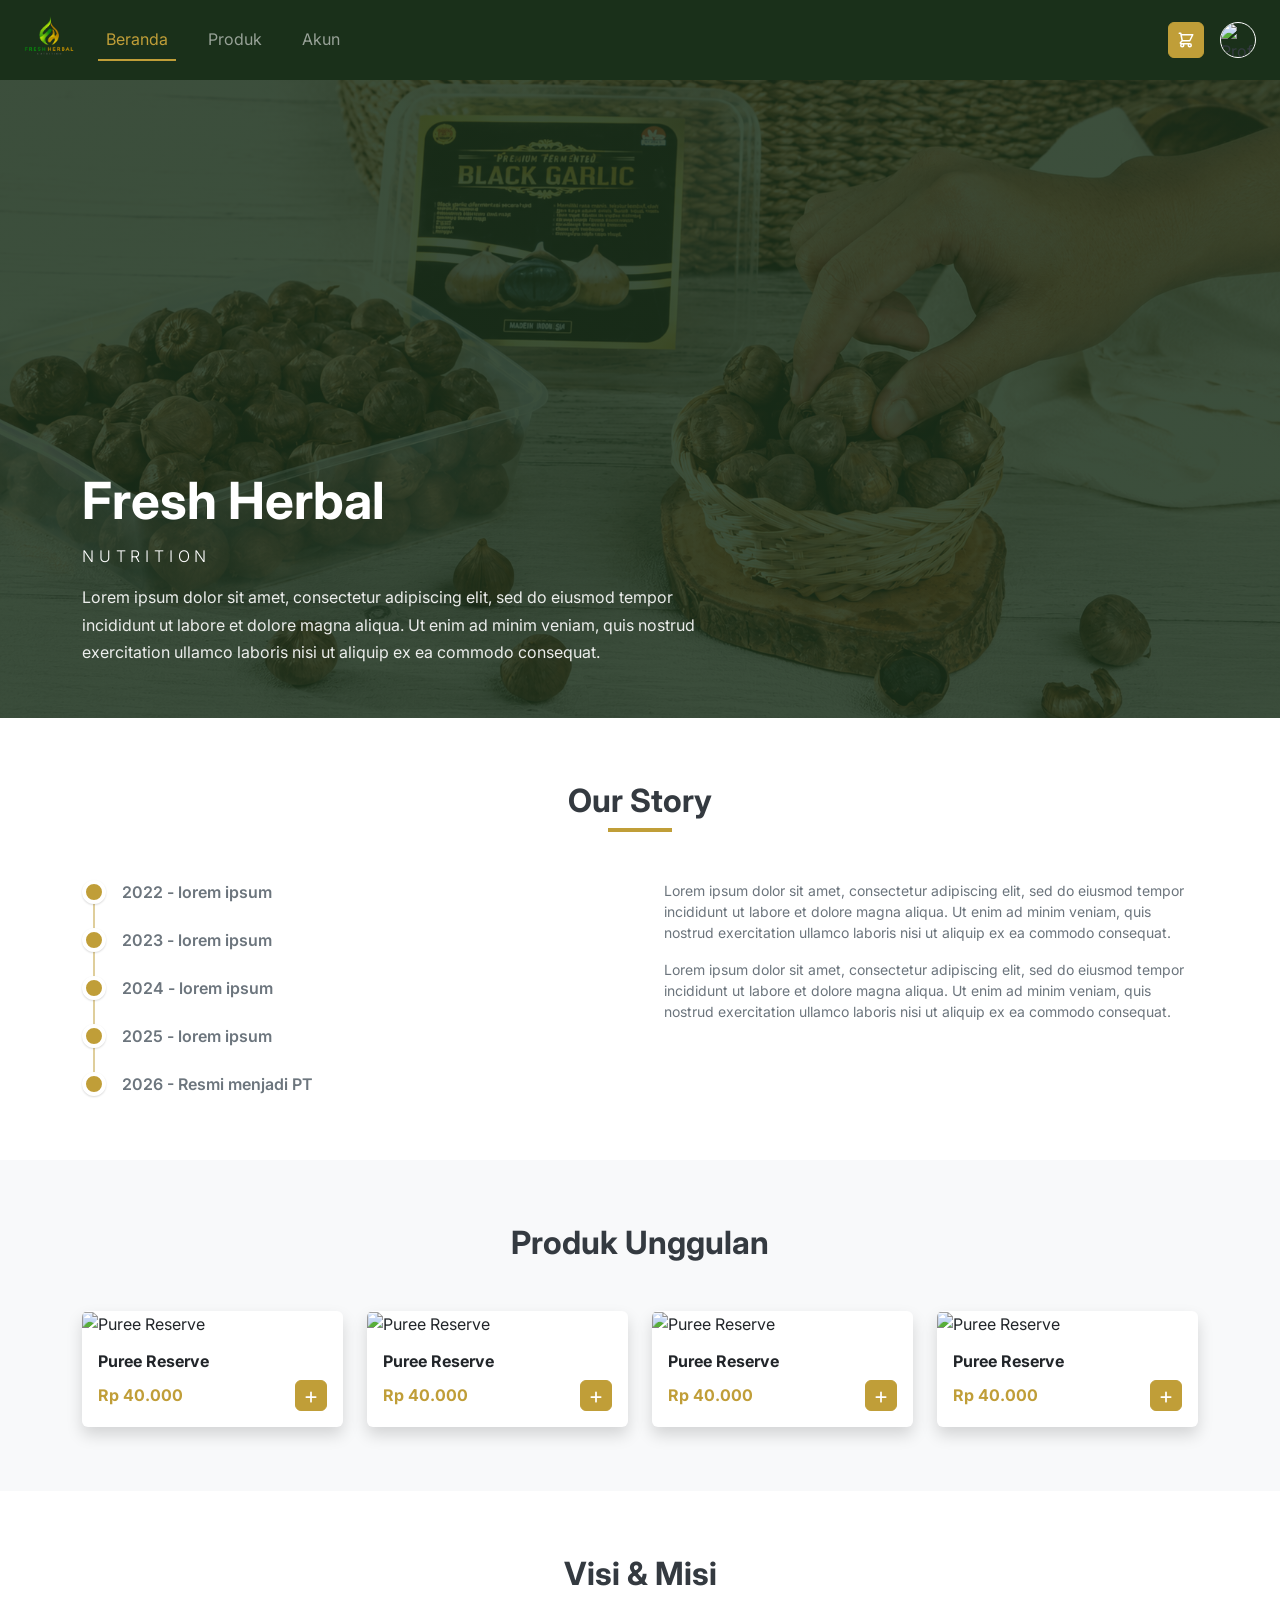
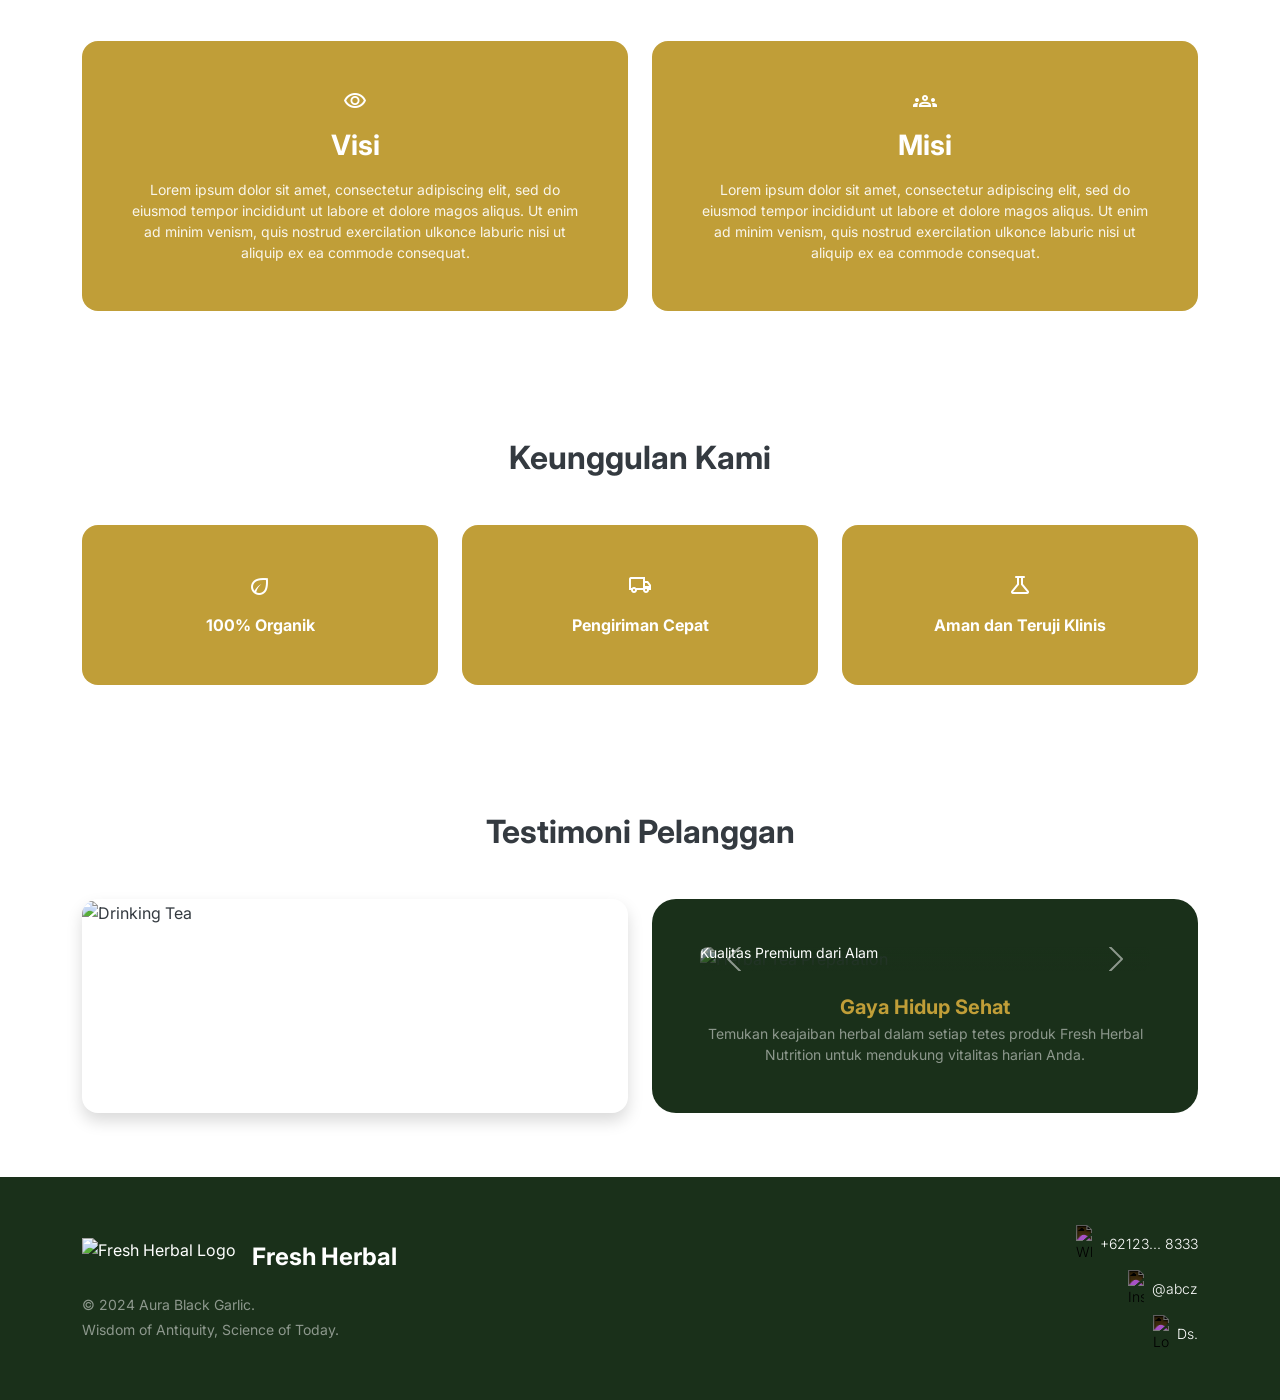
==== commit 79141fd5: "Update hero section styling and add new background image" ====
--- a/Main.html
+++ b/Main.html
@@ -22,6 +22,7 @@
     <div class="container-fluid px-3 px-lg-4">
       <a class="navbar-brand d-flex flex-column align-items-center me-lg-4" href="#">
         <img src="src/fresh herbal logo-Photoroom.png" alt="Logo" class="navbar-brand-logo">
+
       </a>
 
       <button class="navbar-toggler" type="button" data-bs-toggle="collapse" data-bs-target="#mainNav" aria-controls="mainNav" aria-expanded="false" aria-label="Toggle navigation">
@@ -49,11 +50,11 @@
   <!-- END: MainHeader -->
 
   <!-- BEGIN: HeroSection -->
-  <section class="hero-gradient text-white py-5 py-lg-5">
-    <div class="container py-4 hero-inner">
+  <section class="hero-gradient text-white py-1 py-lg-1">
+    <div class="container py-lg-5 hero-inner">
       <div class="hero-content">
         <h1 class="hero-title mb-3">Fresh Herbal</h1>
-        <p class="hero-subtitle mb-2">Healthy Living</p>
+        <p class="hero-subtitle mb-3">Nutrition</p>
         <p class="hero-description">
           Lorem ipsum dolor sit amet, consectetur adipiscing elit, sed do eiusmod tempor incididunt ut labore et dolore magna aliqua. Ut enim ad minim veniam, quis nostrud exercitation ullamco laboris nisi ut aliquip ex ea commodo consequat.
         </p>
--- a/style.css
+++ b/style.css
@@ -59,19 +59,19 @@
 
 /* ---------- Hero Section ---------- */
 .hero-gradient {
-  min-height: 100vh;
+  min-height: 40vh;
 
   background-image: 
   linear-gradient(to bottom, rgba(26, 48, 26, 0.85), rgba(26, 48, 26, 0.85)),
-  url("src/5.jpg");
+  url("src/ChatGPT\ Image\ Jul\ 6\,\ 2026\,\ 10_55_06\ PM.png");
 
   background-size: cover;
-  background-position: center;
+  background-position: center top;
   background-repeat: no-repeat;
 
   display: flex;
   align-items: flex-end;
-  padding-bottom: 3rem;
+  padding-bottom: 1rem;
 }
 
 .hero-inner {
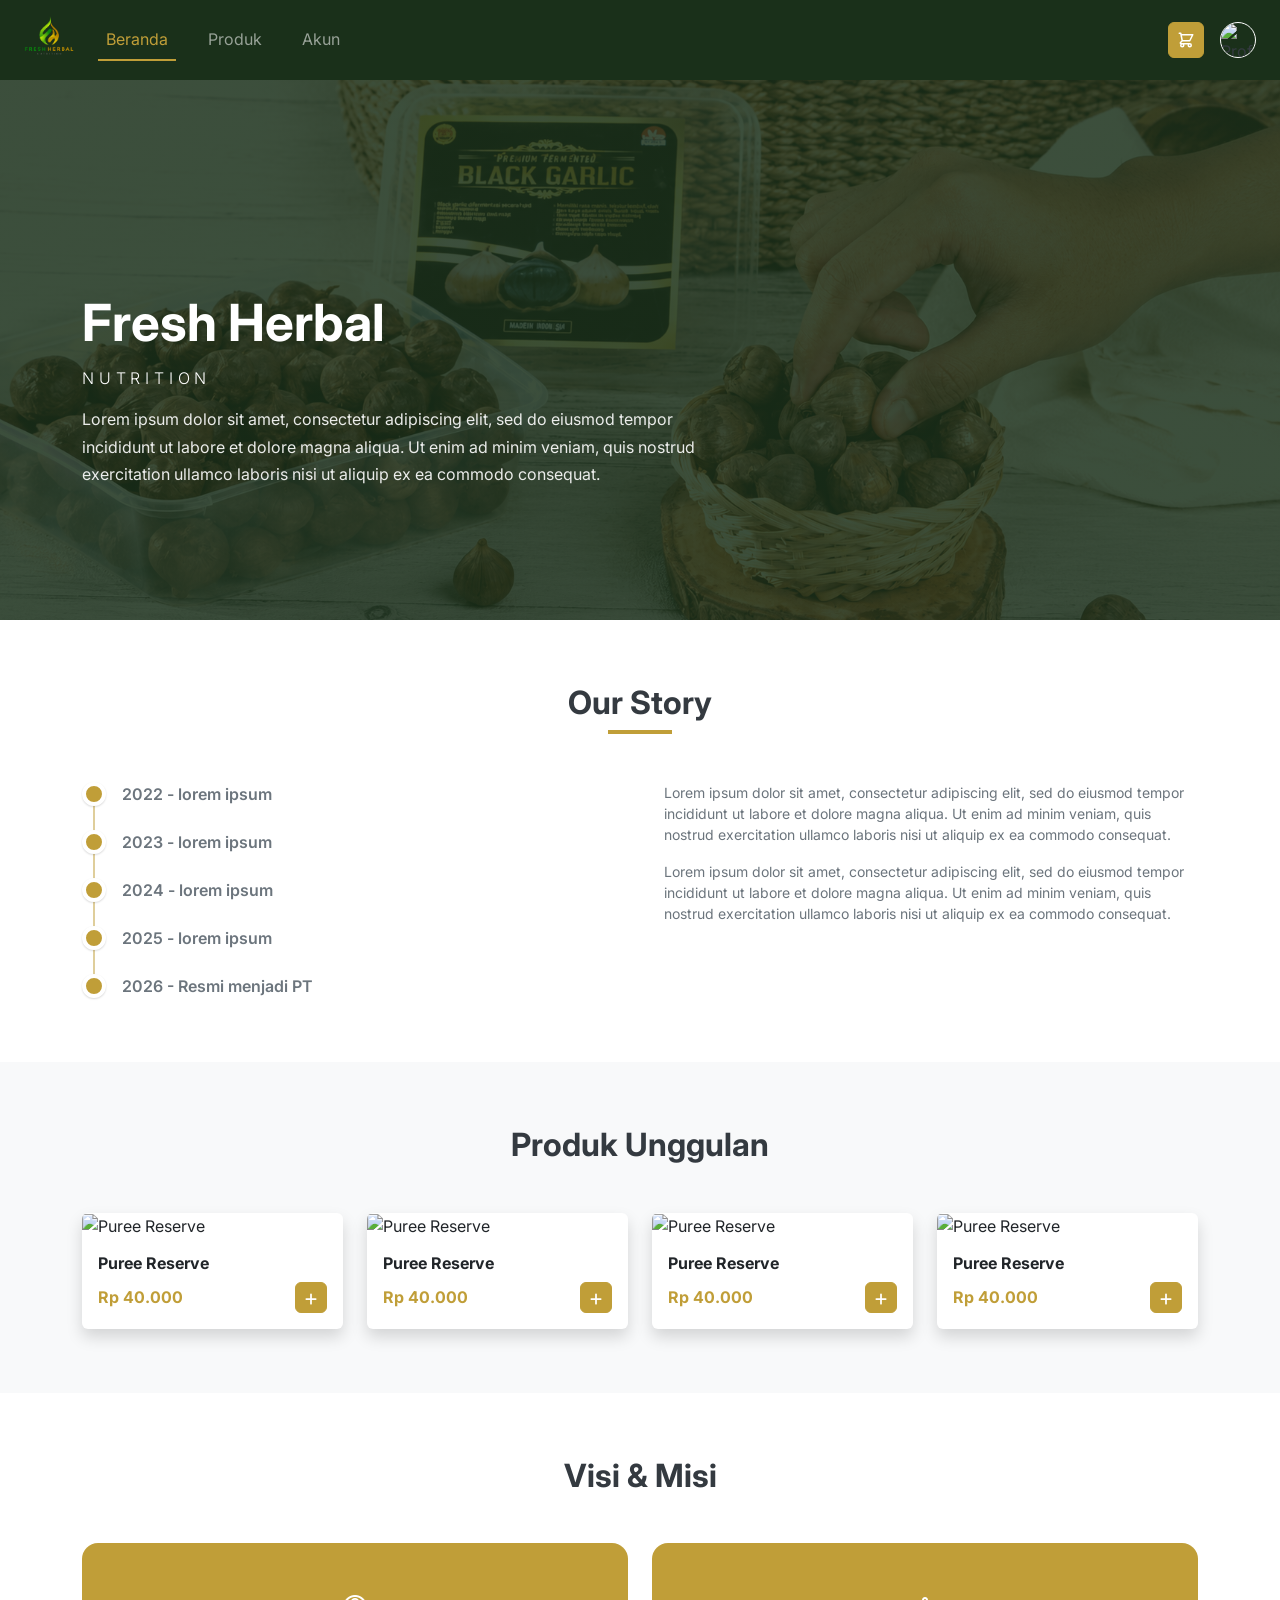
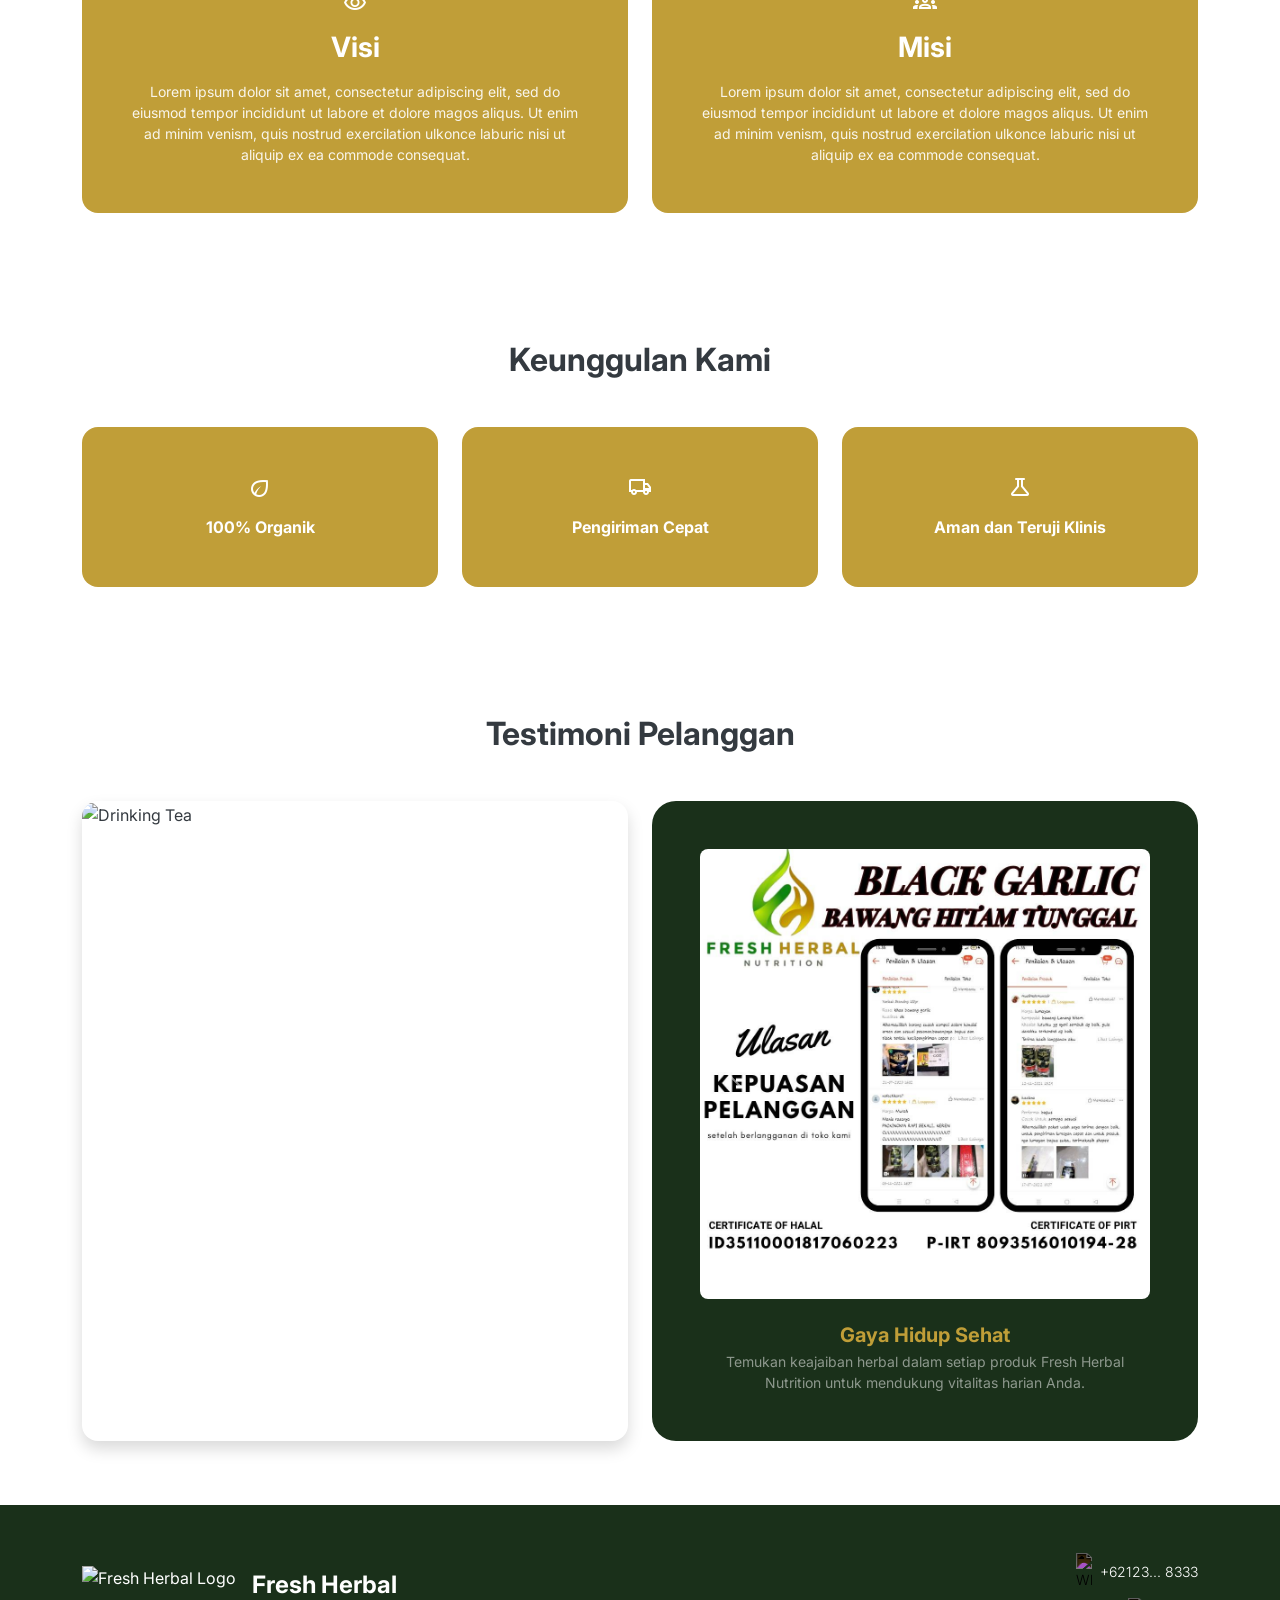
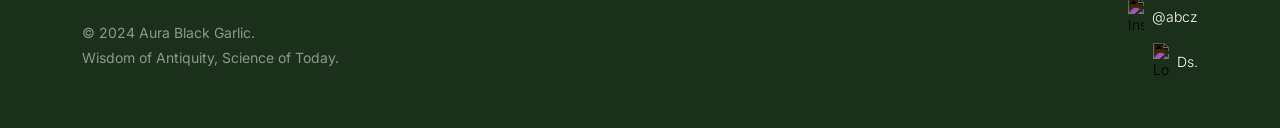
==== commit 0afbeaba: "Refactor code structure for improved readability and maintainability" ====
--- a/Main.html
+++ b/Main.html
@@ -281,32 +281,41 @@
         <div class="col-lg-6">
           <div class="testimonial-panel p-4 p-lg-5 h-100 d-flex flex-column">
 
-            <div id="testimonialCarousel" class="carousel slide mb-4 rounded-3 overflow-hidden flex-grow-1" data-bs-ride="carousel">
+            <div id="testimonialCarousel" class="carousel slide mb-4 rounded-3 overflow-hidden flex-grow-1" data-bs-ride="carousel" data-bs-interval="3000">
               <div class="carousel-indicators">
                 <button type="button" data-bs-target="#testimonialCarousel" data-bs-slide-to="0" class="active" aria-current="true" aria-label="Slide 1"></button>
                 <button type="button" data-bs-target="#testimonialCarousel" data-bs-slide-to="1" aria-label="Slide 2"></button>
                 <button type="button" data-bs-target="#testimonialCarousel" data-bs-slide-to="2" aria-label="Slide 3"></button>
+                <button type="button" data-bs-target="#testimonialCarousel" data-bs-slide-to="3" aria-label="Slide 4"></button>
+                <button type="button" data-bs-target="#testimonialCarousel" data-bs-slide-to="4" aria-label="Slide 5"></button>
+                <button type="button" data-bs-target="#testimonialCarousel" data-bs-slide-to="5" aria-label="Slide 6"></button>
               </div>
 
               <div class="carousel-inner h-100">
                 <div class="carousel-item active h-100">
-                  <img src="https://images.unsplash.com/photo-1544145945-f904253d0c71?auto=format&fit=crop&q=80&w=800" alt="Herbal Tea Preparation" class="d-block w-100 h-100 testimonial-image">
-                  <div class="carousel-caption testimonial-carousel-caption start-0 end-0 bottom-0 text-start pb-2">
-                    <p class="small mb-0">Kualitas Premium dari Alam</p>
-                  </div>
-                </div>
-                <div class="carousel-item h-100">
-                  <img src="https://images.unsplash.com/photo-1544145945-f904253d0c71?auto=format&fit=crop&q=80&w=800" alt="Herbal Tea Preparation" class="d-block w-100 h-100 testimonial-image">
-                  <div class="carousel-caption testimonial-carousel-caption start-0 end-0 bottom-0 text-start pb-2">
-                    <p class="small mb-0">Diracik dari Bahan Pilihan</p>
-                  </div>
-                </div>
-                <div class="carousel-item h-100">
-                  <img src="https://images.unsplash.com/photo-1544145945-f904253d0c71?auto=format&fit=crop&q=80&w=800" alt="Herbal Tea Preparation" class="d-block w-100 h-100 testimonial-image">
-                  <div class="carousel-caption testimonial-carousel-caption start-0 end-0 bottom-0 text-start pb-2">
-                    <p class="small mb-0">Dipercaya Ribuan Pelanggan</p>
-                  </div>
-                </div>
+                  <img src="src/IMG-20260416-WA0018.jpg" alt="Herbal Tea Preparation" class="d-block w-100 h-100 testimonial-image">
+                </div>
+
+                <div class="carousel-item h-100">
+                  <img src="src/IMG-20260416-WA0022.jpg" alt="Herbal Tea Preparation" class="d-block w-100 h-100 testimonial-image">
+                </div>
+
+                <div class="carousel-item h-100">
+                  <img src="src/IMG-20260416-WA0024.jpg" alt="Herbal Tea Preparation" class="d-block w-100 h-100 testimonial-image">
+                </div>
+
+                <div class="carousel-item h-100">
+                  <img src="src/IMG-20260416-WA0029.jpg" alt="Herbal Tea Preparation" class="d-block w-100 h-100 testimonial-image">
+                </div>
+
+                <div class="carousel-item h-100">
+                  <img src="src/IMG-20260416-WA0035.jpg" alt="Herbal Tea Preparation" class="d-block w-100 h-100 testimonial-image">
+                </div>
+
+                <div class="carousel-item h-100">
+                  <img src="src/IMG-20260416-WA0039.jpg" alt="Herbal Tea Preparation" class="d-block w-100 h-100 testimonial-image">
+                </div>
+
               </div>
 
               <button class="carousel-control-prev" type="button" data-bs-target="#testimonialCarousel" data-bs-slide="prev">
@@ -321,7 +330,7 @@
 
             <div class="text-center">
               <h4 class="text-gold fw-bold fs-5 mb-1">Gaya Hidup Sehat</h4>
-              <p class="text-white-50 small mb-0">Temukan keajaiban herbal dalam setiap tetes produk Fresh Herbal Nutrition untuk mendukung vitalitas harian Anda.</p>
+              <p class="text-white-50 small mb-0">Temukan keajaiban herbal dalam setiap produk Fresh Herbal Nutrition untuk mendukung vitalitas harian Anda.</p>
             </div>
           </div>
         </div>
--- a/style.css
+++ b/style.css
@@ -69,15 +69,16 @@
   background-position: center top;
   background-repeat: no-repeat;
 
+  min-height: 60vh;
   display: flex;
   align-items: flex-end;
   padding-bottom: 1rem;
 }
 
 .hero-inner {
-  min-height: 70vh;
+  min-height: 50vh;
   display: flex;
-  align-items: flex-end;
+  align-items: center;
 }
 
 .hero-content {
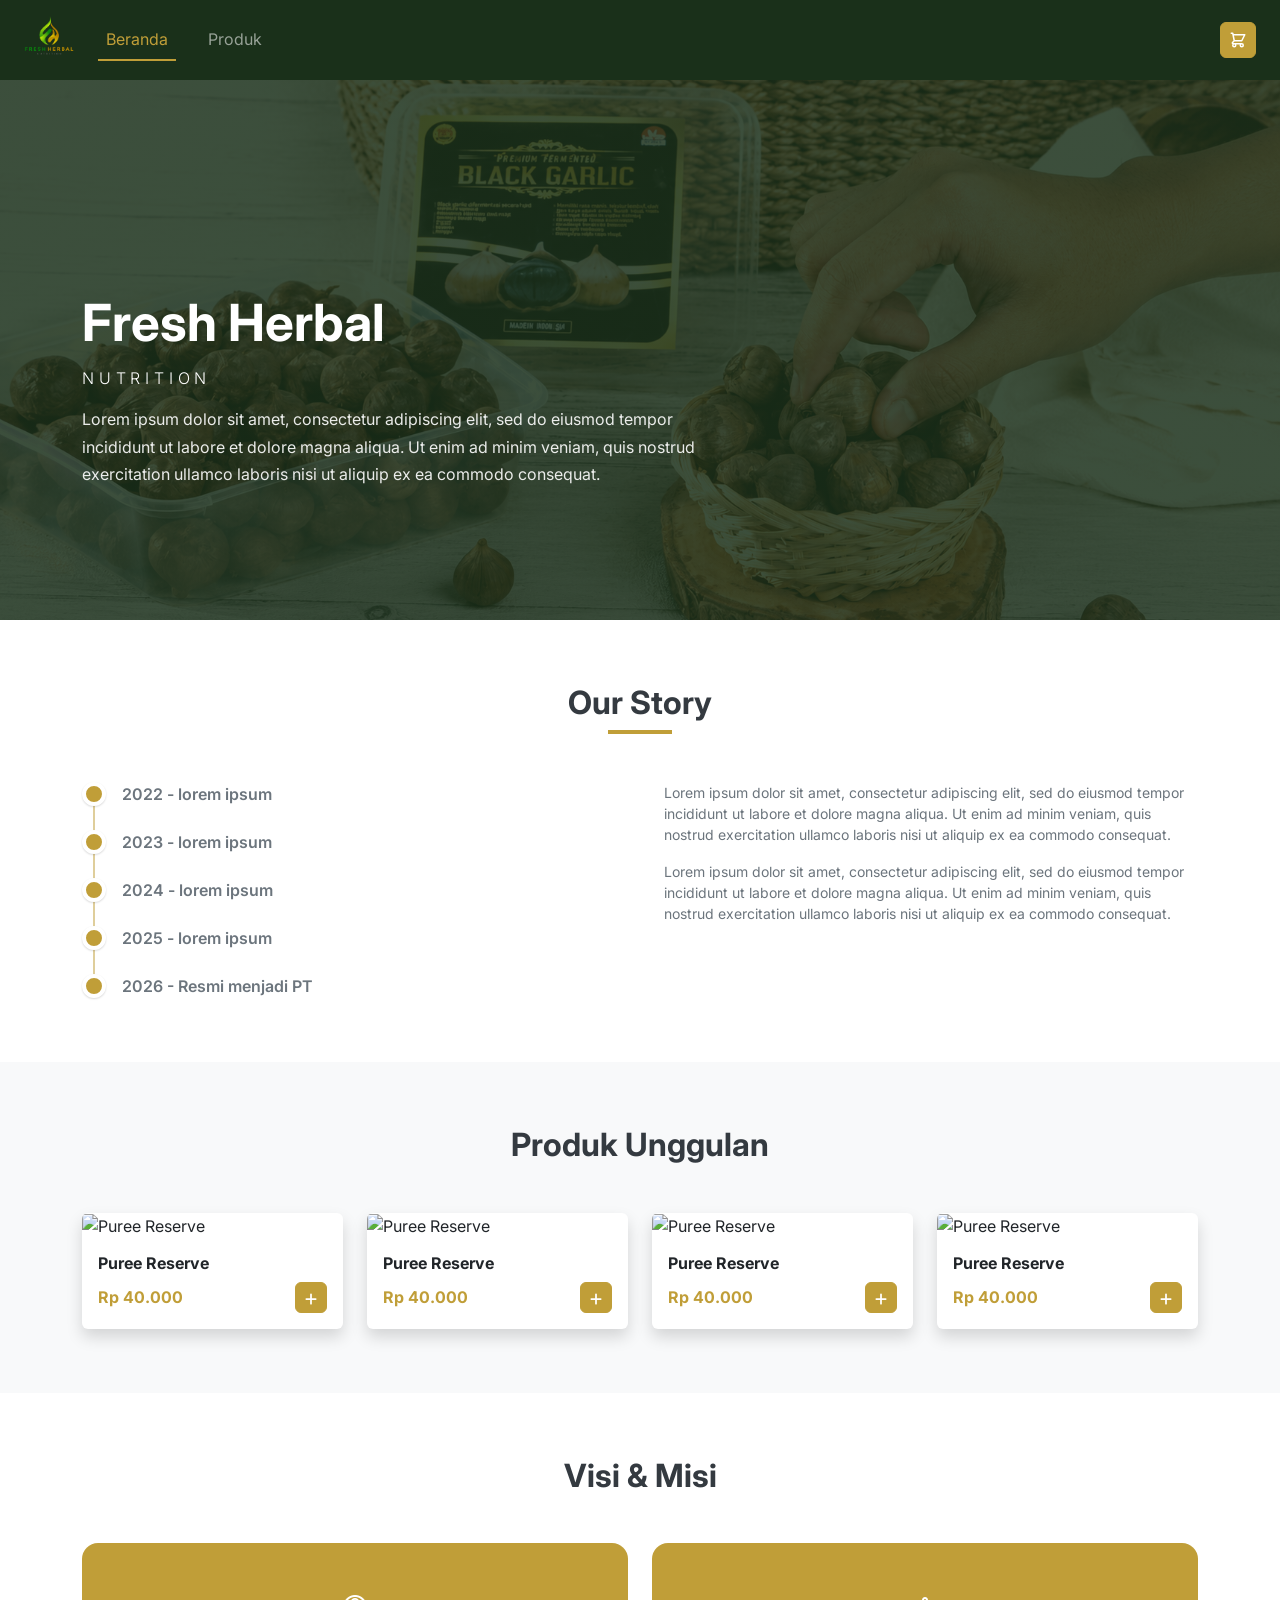
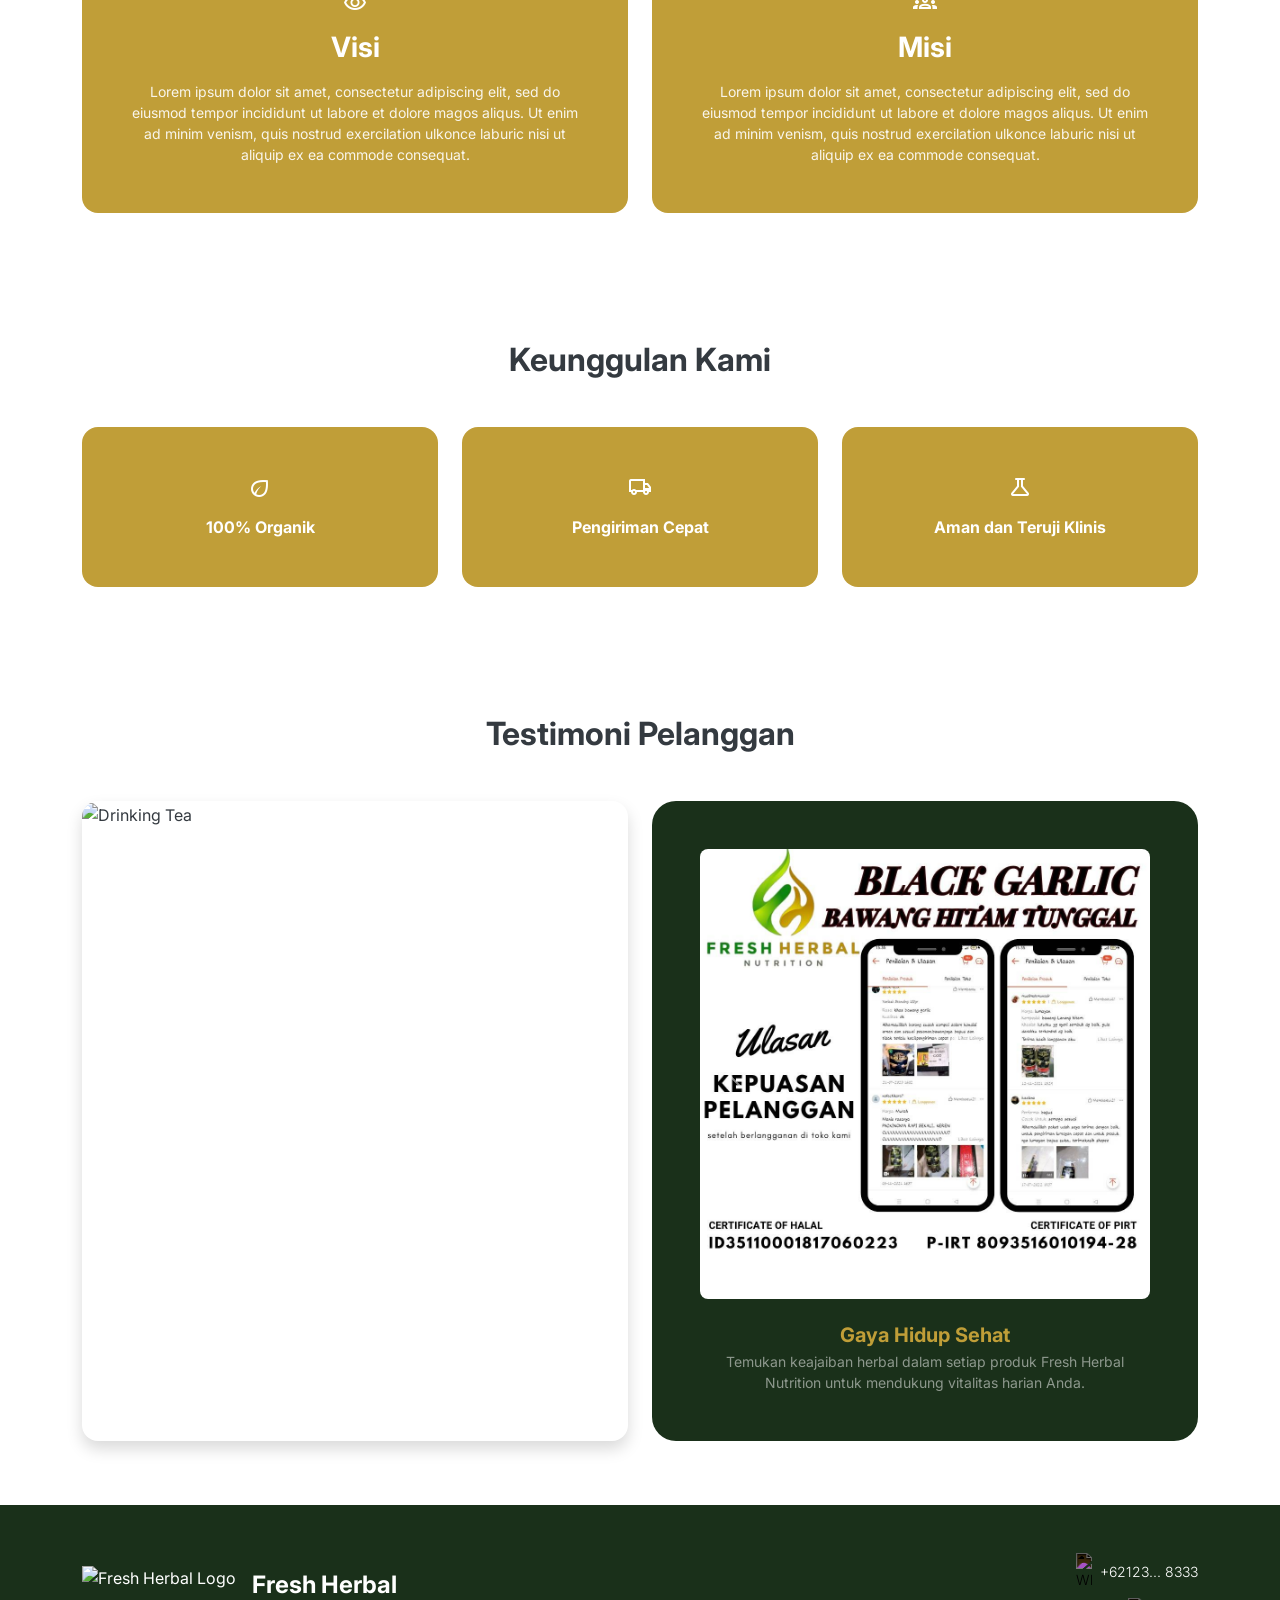
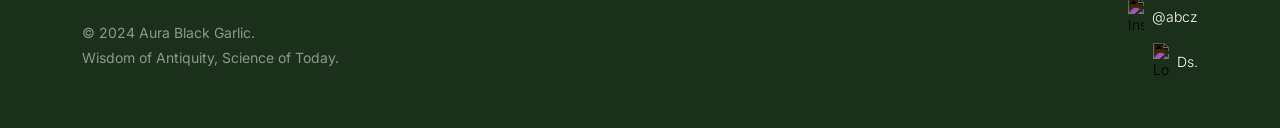
==== commit a806999e: "Update navigation links for improved accessibility and functionality" ====
--- a/Main.html
+++ b/Main.html
@@ -20,7 +20,7 @@
   <!-- BEGIN: MainHeader -->
   <nav class="navbar navbar-expand-lg navbar-dark bg-brand-green sticky-top" id="mainNavbar">
     <div class="container-fluid px-3 px-lg-4">
-      <a class="navbar-brand d-flex flex-column align-items-center me-lg-4" href="#">
+      <a class="navbar-brand d-flex flex-column align-items-center me-lg-4" href="Main.html">
         <img src="src/fresh herbal logo-Photoroom.png" alt="Logo" class="navbar-brand-logo">
 
       </a>
@@ -31,9 +31,8 @@
 
       <div class="collapse navbar-collapse" id="mainNav">
         <ul class="navbar-nav me-auto mb-3 mb-lg-0 gap-lg-4">
-          <li class="nav-item"><a class="nav-link active-gold" href="#">Beranda</a></li>
-          <li class="nav-item"><a class="nav-link" href="#">Produk</a></li>
-          <li class="nav-item"><a class="nav-link" href="#">Akun</a></li>
+          <li class="nav-item"><a class="nav-link active-gold" href="Main.html">Beranda</a></li>
+          <li class="nav-item"><a class="nav-link" href="product.html">Produk</a></li>
         </ul>
 
         <div class="d-flex align-items-center gap-3">
@@ -42,7 +41,6 @@
               <path d="M3 3h2l.4 2M7 13h10l4-8H5.4M7 13L5.4 5M7 13l-2.293 2.293c-.63.63-.184 1.707.707 1.707H17m0 0a2 2 0 100 4 2 2 0 000-4zm-8 2a2 2 0 11-4 0 2 2 0 014 0z" stroke-linecap="round" stroke-linejoin="round" stroke-width="2"></path>
             </svg>
           </button>
-          <img src="https://lh3.googleusercontent.com/aida-public/[base64]" alt="Profile" class="profile-avatar rounded-circle">
         </div>
       </div>
     </div>
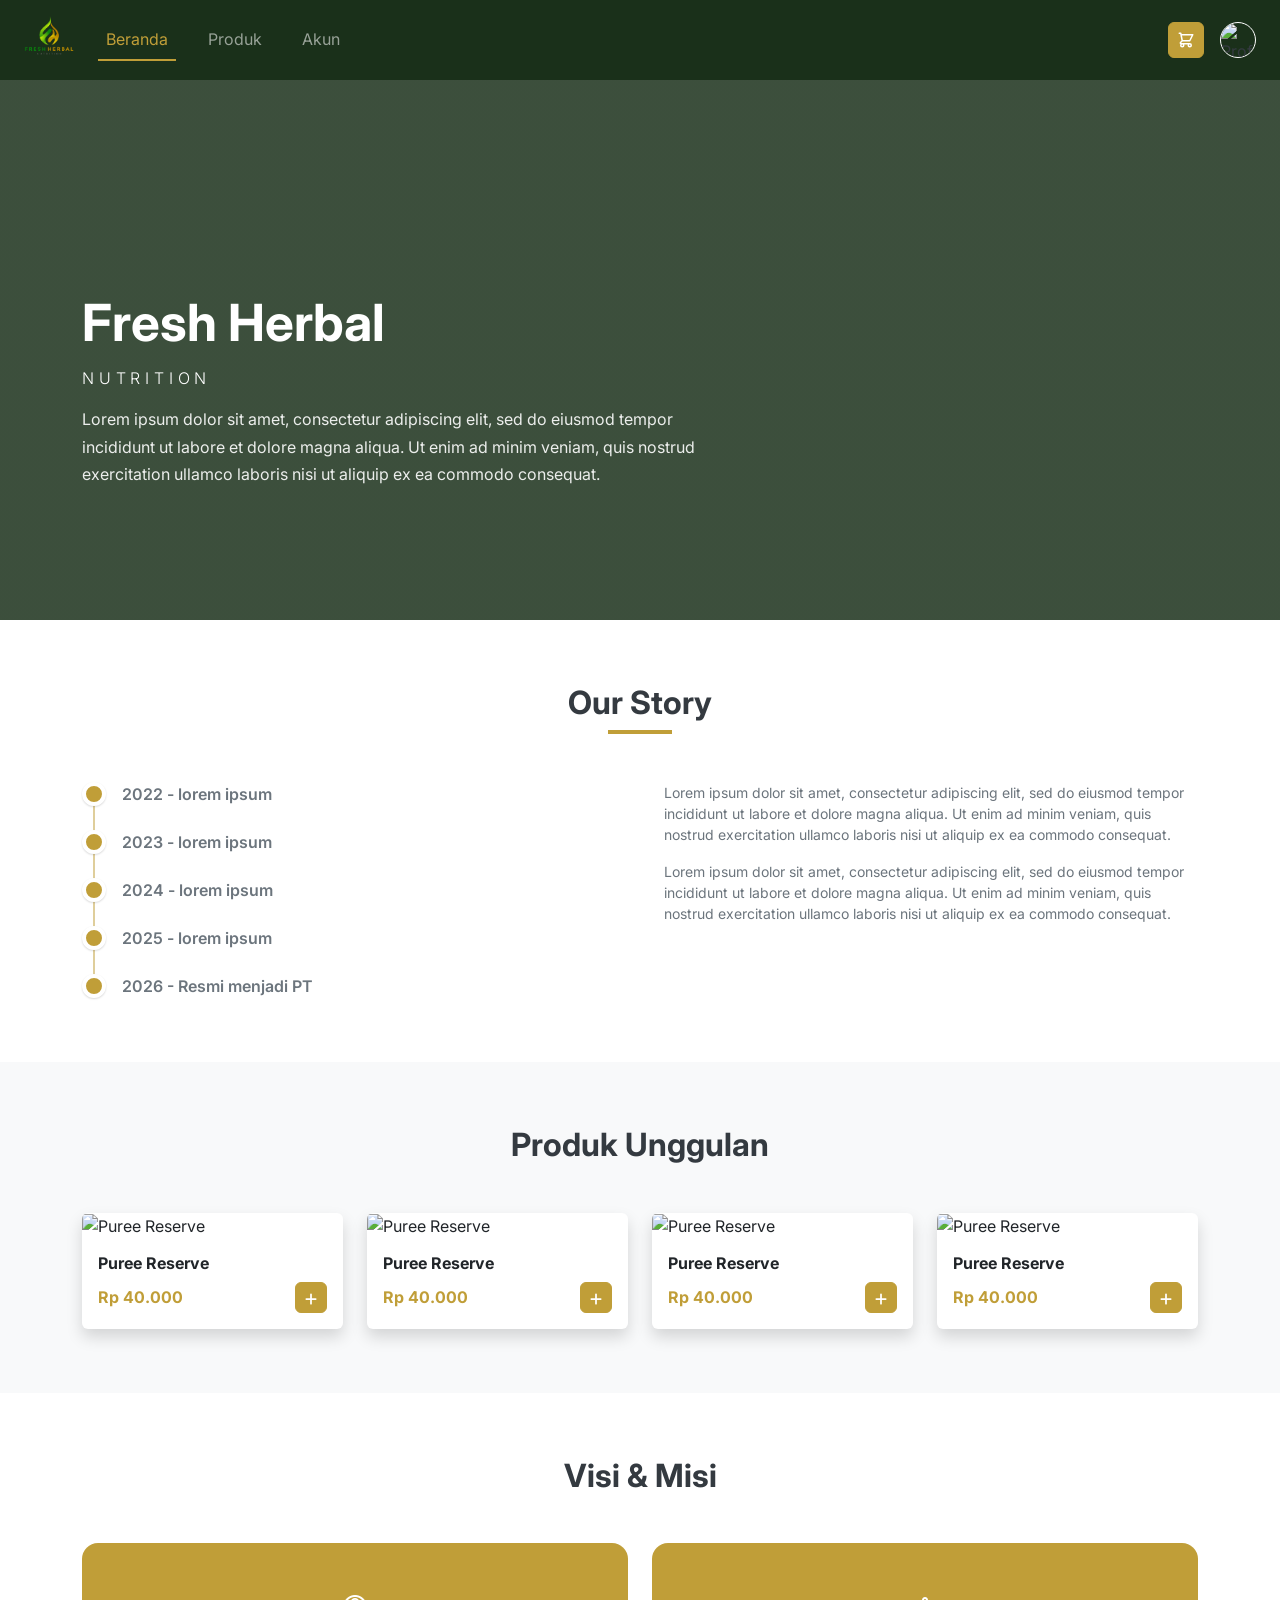
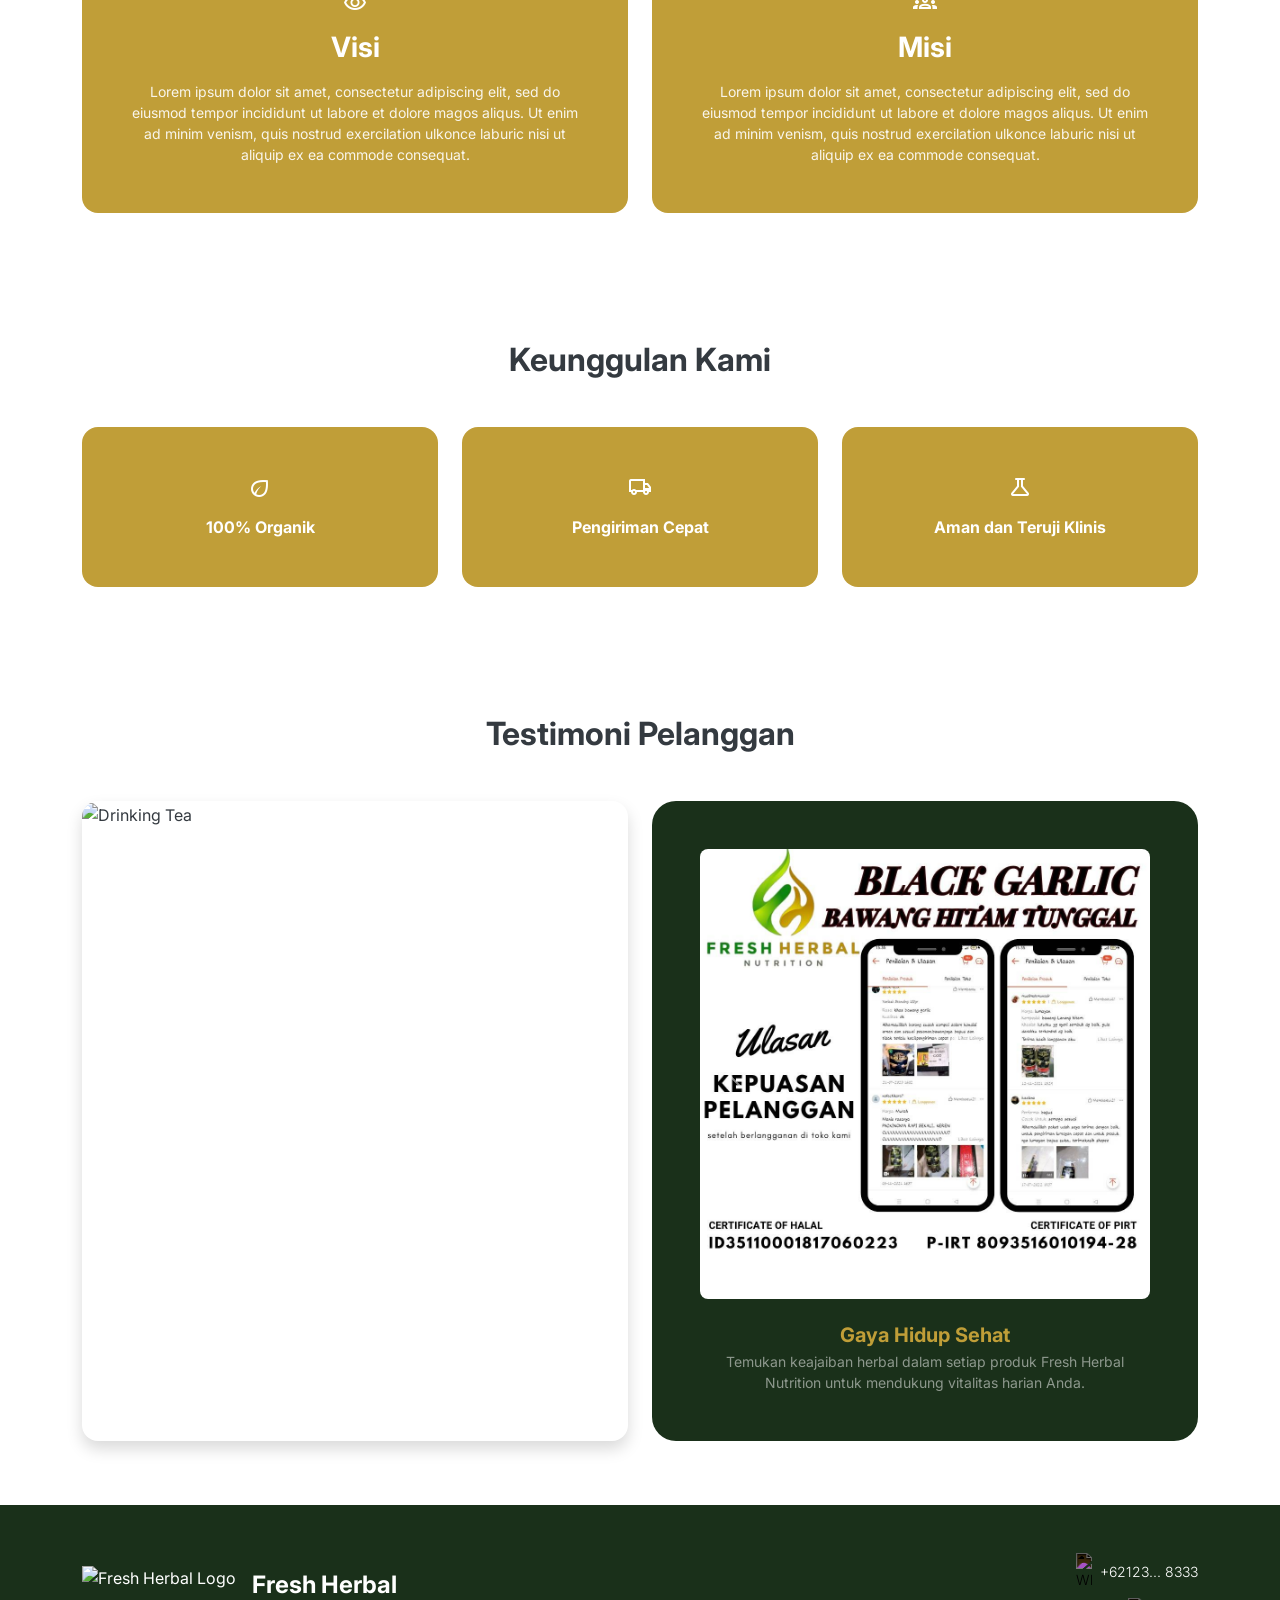
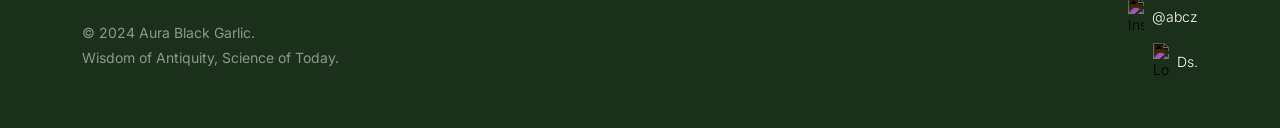
==== commit 0b92f37d: "memindahkan file ke folder" ====
--- a/Main.html
+++ b/Main.html
@@ -13,14 +13,14 @@
   <link href="https://fonts.googleapis.com/css2?family=Material+Symbols+Outlined:wght,FILL@100..700,0..1&display=swap" rel="stylesheet">
 
   <!-- Custom CSS -->
-  <link href="style.css" rel="stylesheet">
+  <link href="./css/style.css" rel="stylesheet">
 </head>
 <body class="bg-white">
 
   <!-- BEGIN: MainHeader -->
   <nav class="navbar navbar-expand-lg navbar-dark bg-brand-green sticky-top" id="mainNavbar">
     <div class="container-fluid px-3 px-lg-4">
-      <a class="navbar-brand d-flex flex-column align-items-center me-lg-4" href="Main.html">
+      <a class="navbar-brand d-flex flex-column align-items-center me-lg-4" href="#">
         <img src="src/fresh herbal logo-Photoroom.png" alt="Logo" class="navbar-brand-logo">
 
       </a>
@@ -31,8 +31,9 @@
 
       <div class="collapse navbar-collapse" id="mainNav">
         <ul class="navbar-nav me-auto mb-3 mb-lg-0 gap-lg-4">
-          <li class="nav-item"><a class="nav-link active-gold" href="Main.html">Beranda</a></li>
-          <li class="nav-item"><a class="nav-link" href="product.html">Produk</a></li>
+          <li class="nav-item"><a class="nav-link active-gold" href="#">Beranda</a></li>
+          <li class="nav-item"><a class="nav-link" href="#">Produk</a></li>
+          <li class="nav-item"><a class="nav-link" href="#">Akun</a></li>
         </ul>
 
         <div class="d-flex align-items-center gap-3">
@@ -41,6 +42,7 @@
               <path d="M3 3h2l.4 2M7 13h10l4-8H5.4M7 13L5.4 5M7 13l-2.293 2.293c-.63.63-.184 1.707.707 1.707H17m0 0a2 2 0 100 4 2 2 0 000-4zm-8 2a2 2 0 11-4 0 2 2 0 014 0z" stroke-linecap="round" stroke-linejoin="round" stroke-width="2"></path>
             </svg>
           </button>
+          <img src="https://lh3.googleusercontent.com/aida-public/[base64]" alt="Profile" class="profile-avatar rounded-circle">
         </div>
       </div>
     </div>
--- a/css/style.css
+++ b/css/style.css
@@ -0,0 +1,214 @@
+
+
+:root {
+  --brand-green: #1A301A;
+  --brand-green-dark: #0A1F0A;
+  --brand-gold: #C09E38;
+  --brand-gold-light: #D4B45A;
+}
+
+body {
+  font-family: 'Inter', sans-serif;
+  scroll-behavior: smooth;
+  color: #343a40;
+}
+
+/* ---------- Warna brand (pengganti kelas Tailwind custom) ---------- */
+.text-gold        { color: var(--brand-gold) !important; }
+.bg-gold          { background-color: var(--brand-gold) !important; }
+.border-gold      { border-color: var(--brand-gold) !important; }
+.bg-brand-green   { background-color: var(--brand-green) !important; }
+
+.btn-gold {
+  background-color: var(--brand-gold);
+  border-color: var(--brand-gold);
+  color: #fff;
+}
+.btn-gold:hover,
+.btn-gold:focus {
+  background-color: var(--brand-gold-light);
+  border-color: var(--brand-gold-light);
+  color: #fff;
+}
+
+/* ---------- Navbar ---------- */
+.navbar-brand-logo {
+  height: 50px;
+  width: auto;
+  margin-bottom: 4px;
+}
+
+.brand-title {
+  font-size: 10px;
+  letter-spacing: 0.15em;
+  font-weight: 700;
+  text-transform: uppercase;
+}
+
+.nav-link.active-gold {
+  color: var(--brand-gold) !important;
+  border-bottom: 2px solid var(--brand-gold);
+}
+
+.profile-avatar {
+  width: 36px;
+  height: 36px;
+  object-fit: cover;
+  border: 1px solid #fff;
+}
+
+/* ---------- Hero Section ---------- */
+.hero-gradient {
+  min-height: 40vh;
+
+  background-image: 
+  linear-gradient(to bottom, rgba(26, 48, 26, 0.85), rgba(26, 48, 26, 0.85)),
+  url("src/ChatGPT\ Image\ Jul\ 6\,\ 2026\,\ 10_55_06\ PM.png");
+
+  background-size: cover;
+  background-position: center top;
+  background-repeat: no-repeat;
+
+  min-height: 60vh;
+  display: flex;
+  align-items: flex-end;
+  padding-bottom: 1rem;
+}
+
+.hero-inner {
+  min-height: 50vh;
+  display: flex;
+  align-items: center;
+}
+
+.hero-content {
+  max-width: 640px;
+  text-align: left;
+}
+
+.hero-title {
+  font-size: clamp(2rem, 4vw, 3.2rem);
+  font-weight: 700;
+  line-height: 1.1;
+}
+
+.hero-description {
+  font-size: 1rem;
+  line-height: 1.7;
+  opacity: 0.9;
+  max-width: 620px;
+  margin-bottom: 0;
+}
+
+.hero-logo {
+  width: 150px;
+  height: 150px;
+}
+
+.hero-subtitle {
+  letter-spacing: 0.3em;
+  font-weight: 300;
+  text-transform: uppercase;
+}
+
+/* ---------- Leaf pattern overlay untuk beberapa section ---------- */
+.leaf-overlay {
+  position: relative;
+  overflow: hidden;
+}
+
+.leaf-overlay::before {
+  content: "";
+  position: absolute;
+  inset: 0;
+  background-image: url('https://www.transparenttextures.com/patterns/leaf.png');
+  opacity: 0.05;
+  pointer-events: none;
+}
+
+.leaf-overlay > .container {
+  position: relative;
+  z-index: 1;
+}
+
+/* ---------- Section divider kecil di bawah judul ---------- */
+.section-divider {
+  width: 64px;
+  height: 4px;
+  background-color: var(--brand-gold);
+  margin: 0 auto;
+}
+
+/* ---------- Timeline (Our Story) ---------- */
+.timeline {
+  position: relative;
+  padding-left: 0;
+}
+
+.timeline-line {
+  position: absolute;
+  left: 11px;
+  top: 8px;
+  bottom: 8px;
+  width: 2px;
+  background-color: var(--brand-gold);
+  opacity: 0.5;
+}
+
+.timeline-dot {
+  width: 24px;
+  height: 24px;
+  border-radius: 50%;
+  background-color: var(--brand-gold);
+  border: 4px solid #fff;
+  box-shadow: 0 1px 2px rgba(0, 0, 0, 0.15);
+  flex: 0 0 auto;
+  z-index: 1;
+}
+
+/* ---------- Kartu produk ---------- */
+.product-card {
+  transition: transform 0.2s ease-in-out;
+}
+.product-card:hover {
+  transform: translateY(-4px);
+}
+
+.product-thumb {
+  aspect-ratio: 1 / 1;
+  object-fit: cover;
+}
+
+/* ---------- Kartu Visi & Misi / Keunggulan ---------- */
+.icon-card {
+  background-color: var(--brand-gold);
+  color: #fff;
+  border-radius: 1rem;
+}
+
+/* ---------- Testimoni ---------- */
+.testimonial-image {
+  height: 260px;
+  object-fit: cover;
+}
+
+@media (min-width: 992px) {
+  .testimonial-image {
+    height: 400px;
+  }
+}
+
+.testimonial-panel {
+  background-color: var(--brand-green);
+  border-radius: 1.5rem;
+}
+
+.testimonial-carousel-caption {
+  background: linear-gradient(to top, rgba(26, 48, 26, 0.85), transparent);
+}
+
+/* ---------- Footer ---------- */
+.footer-icon {
+  width: 16px;
+  filter: invert(1);
+}
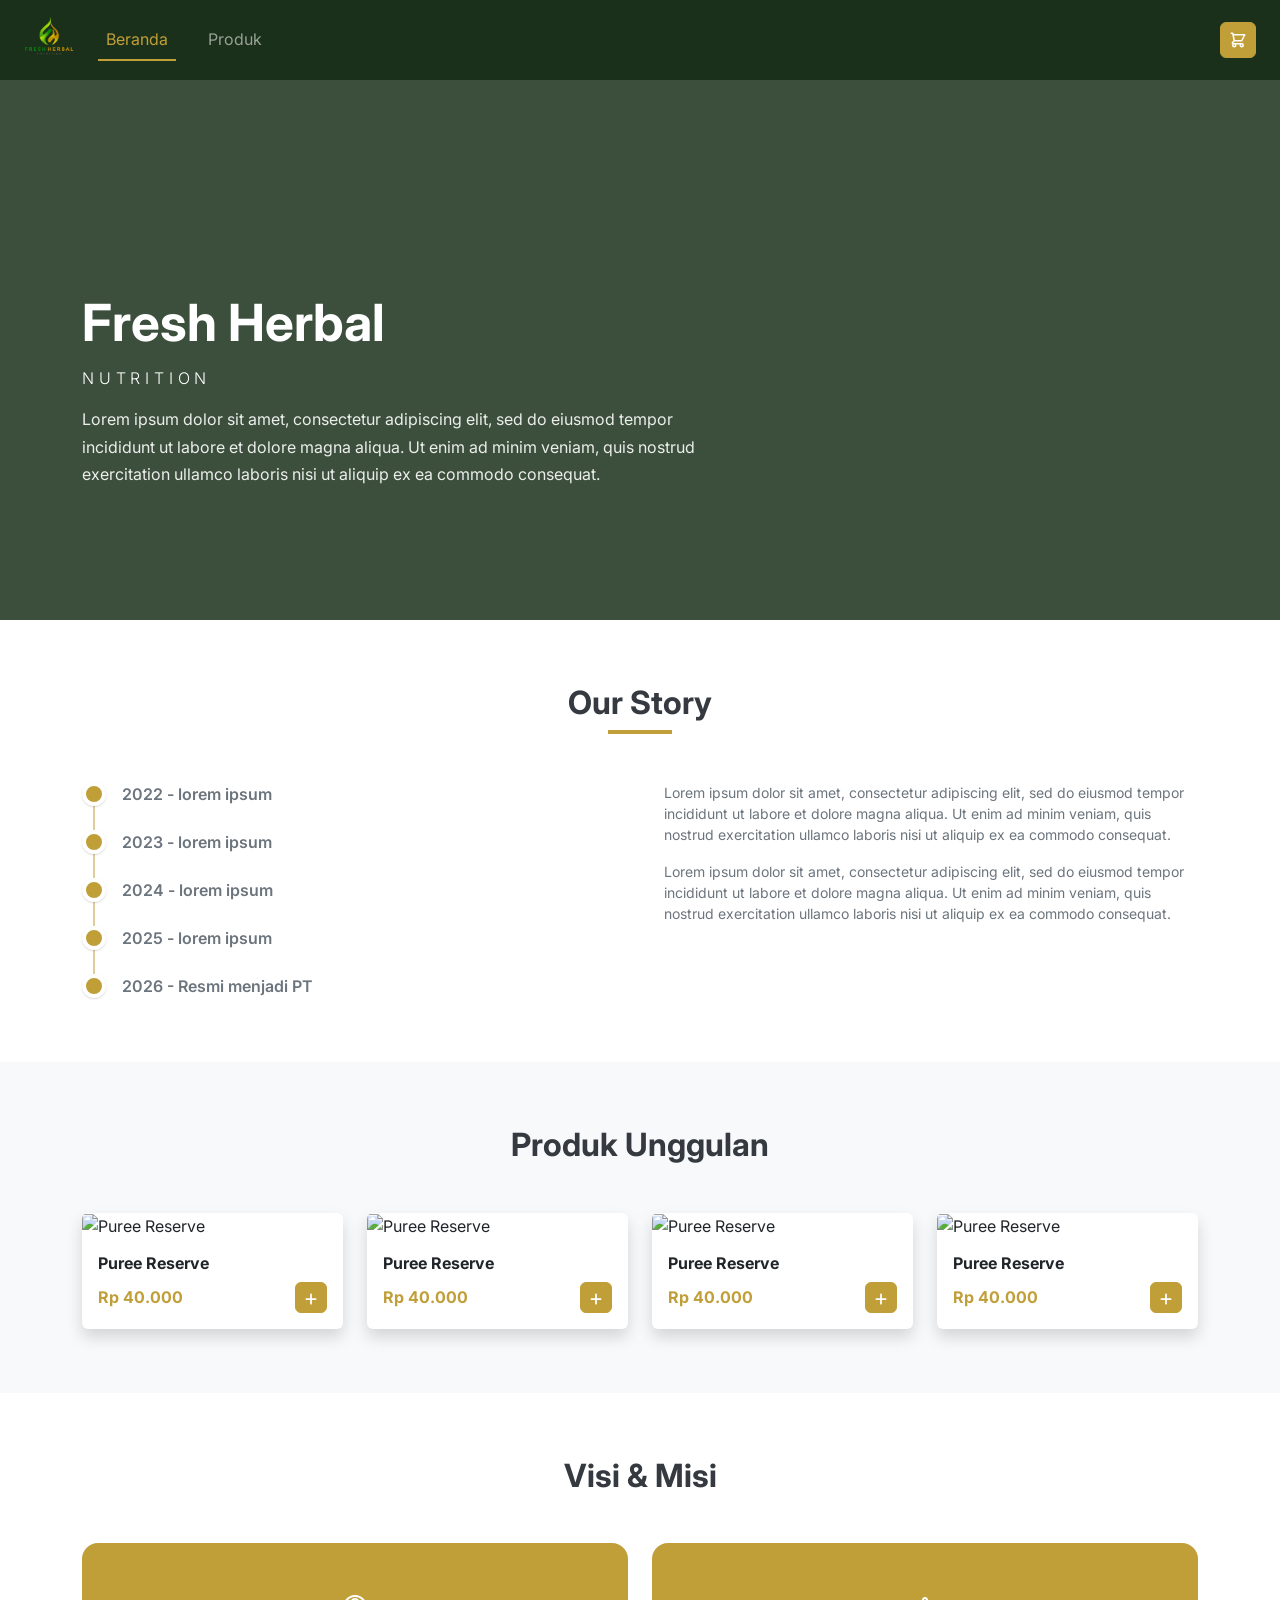
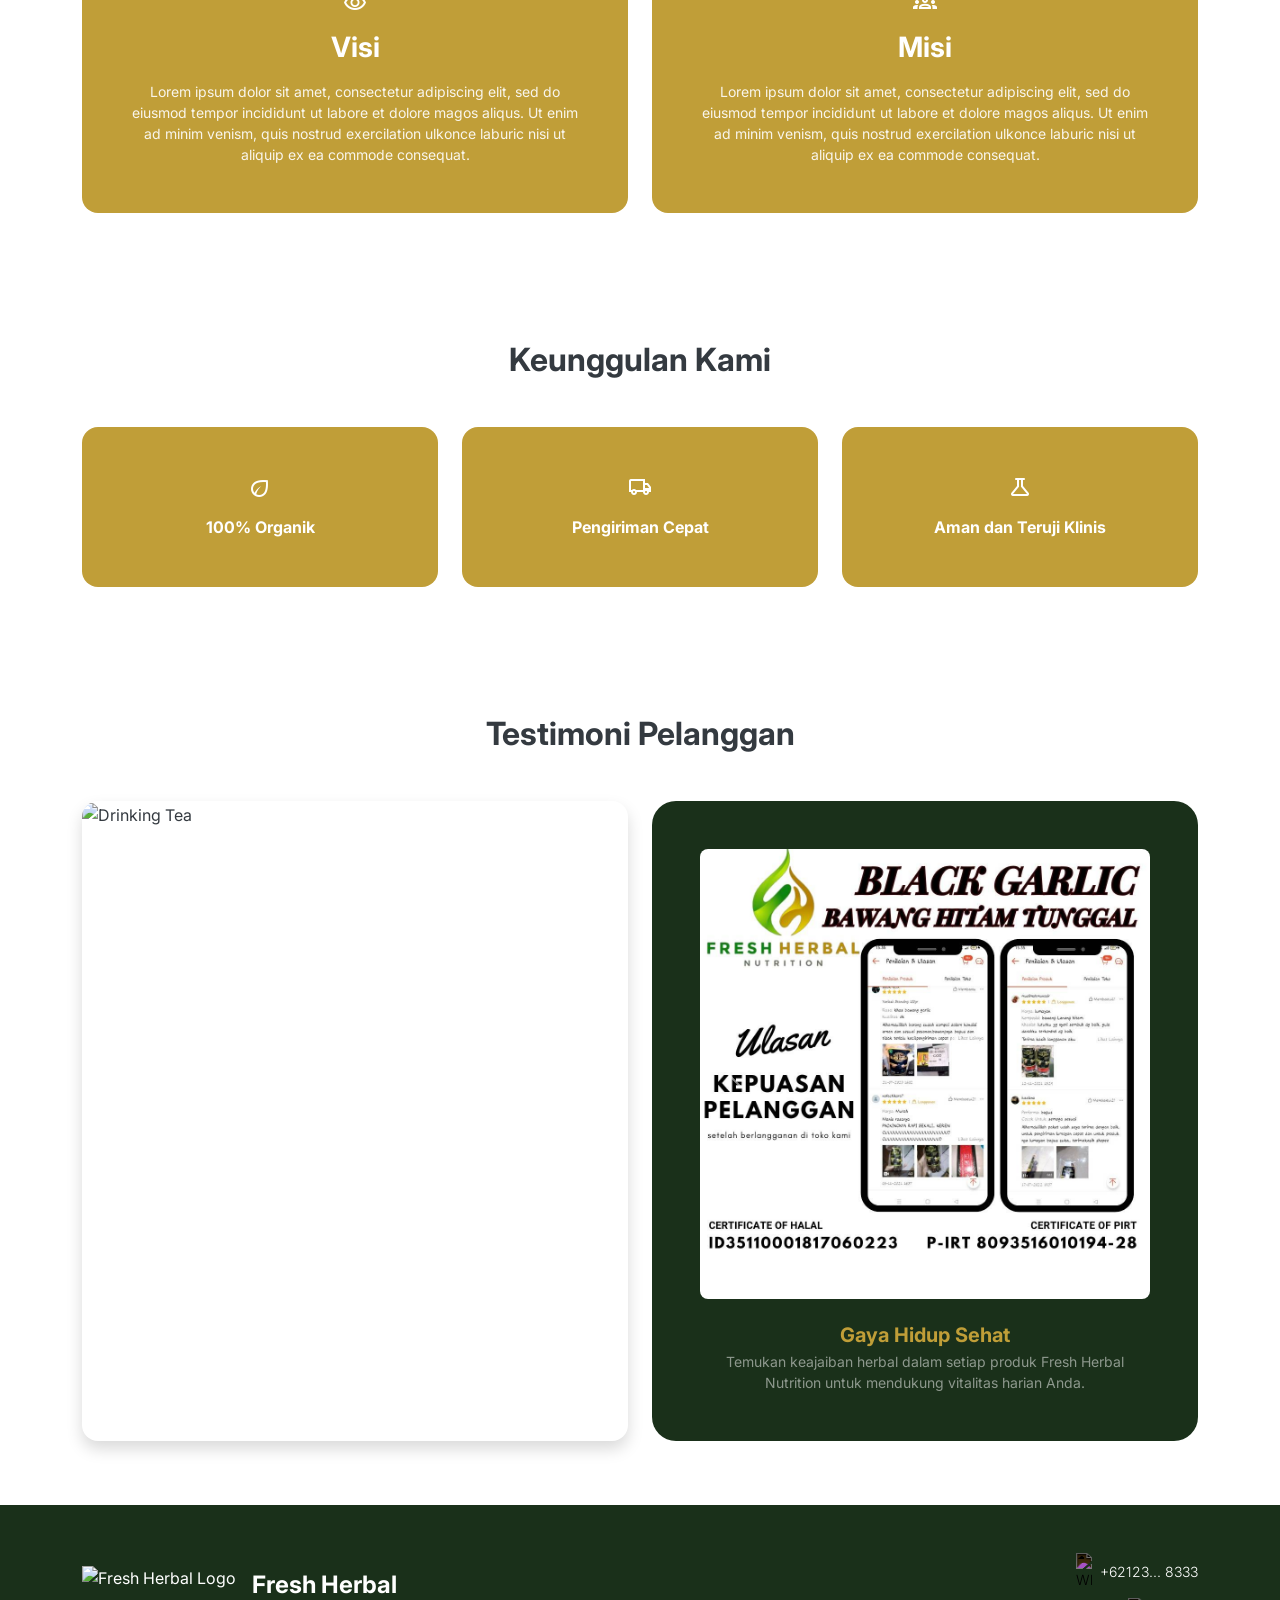
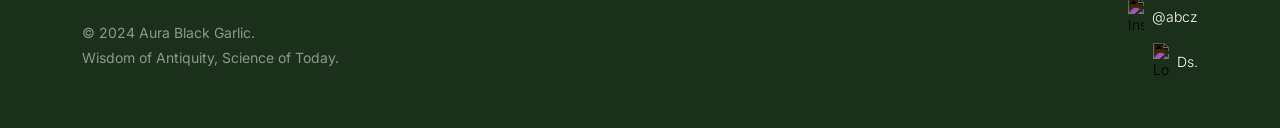
==== commit bf838ea3: "Merge branch 'main' of https://github.com/febrianaartanti994-ops/Fresh-Herbal" ====
--- a/Main.html
+++ b/Main.html
@@ -20,7 +20,7 @@
   <!-- BEGIN: MainHeader -->
   <nav class="navbar navbar-expand-lg navbar-dark bg-brand-green sticky-top" id="mainNavbar">
     <div class="container-fluid px-3 px-lg-4">
-      <a class="navbar-brand d-flex flex-column align-items-center me-lg-4" href="#">
+      <a class="navbar-brand d-flex flex-column align-items-center me-lg-4" href="Main.html">
         <img src="src/fresh herbal logo-Photoroom.png" alt="Logo" class="navbar-brand-logo">
 
       </a>
@@ -31,9 +31,8 @@
 
       <div class="collapse navbar-collapse" id="mainNav">
         <ul class="navbar-nav me-auto mb-3 mb-lg-0 gap-lg-4">
-          <li class="nav-item"><a class="nav-link active-gold" href="#">Beranda</a></li>
-          <li class="nav-item"><a class="nav-link" href="#">Produk</a></li>
-          <li class="nav-item"><a class="nav-link" href="#">Akun</a></li>
+          <li class="nav-item"><a class="nav-link active-gold" href="Main.html">Beranda</a></li>
+          <li class="nav-item"><a class="nav-link" href="product.html">Produk</a></li>
         </ul>
 
         <div class="d-flex align-items-center gap-3">
@@ -42,7 +41,6 @@
               <path d="M3 3h2l.4 2M7 13h10l4-8H5.4M7 13L5.4 5M7 13l-2.293 2.293c-.63.63-.184 1.707.707 1.707H17m0 0a2 2 0 100 4 2 2 0 000-4zm-8 2a2 2 0 11-4 0 2 2 0 014 0z" stroke-linecap="round" stroke-linejoin="round" stroke-width="2"></path>
             </svg>
           </button>
-          <img src="https://lh3.googleusercontent.com/aida-public/[base64]" alt="Profile" class="profile-avatar rounded-circle">
         </div>
       </div>
     </div>
